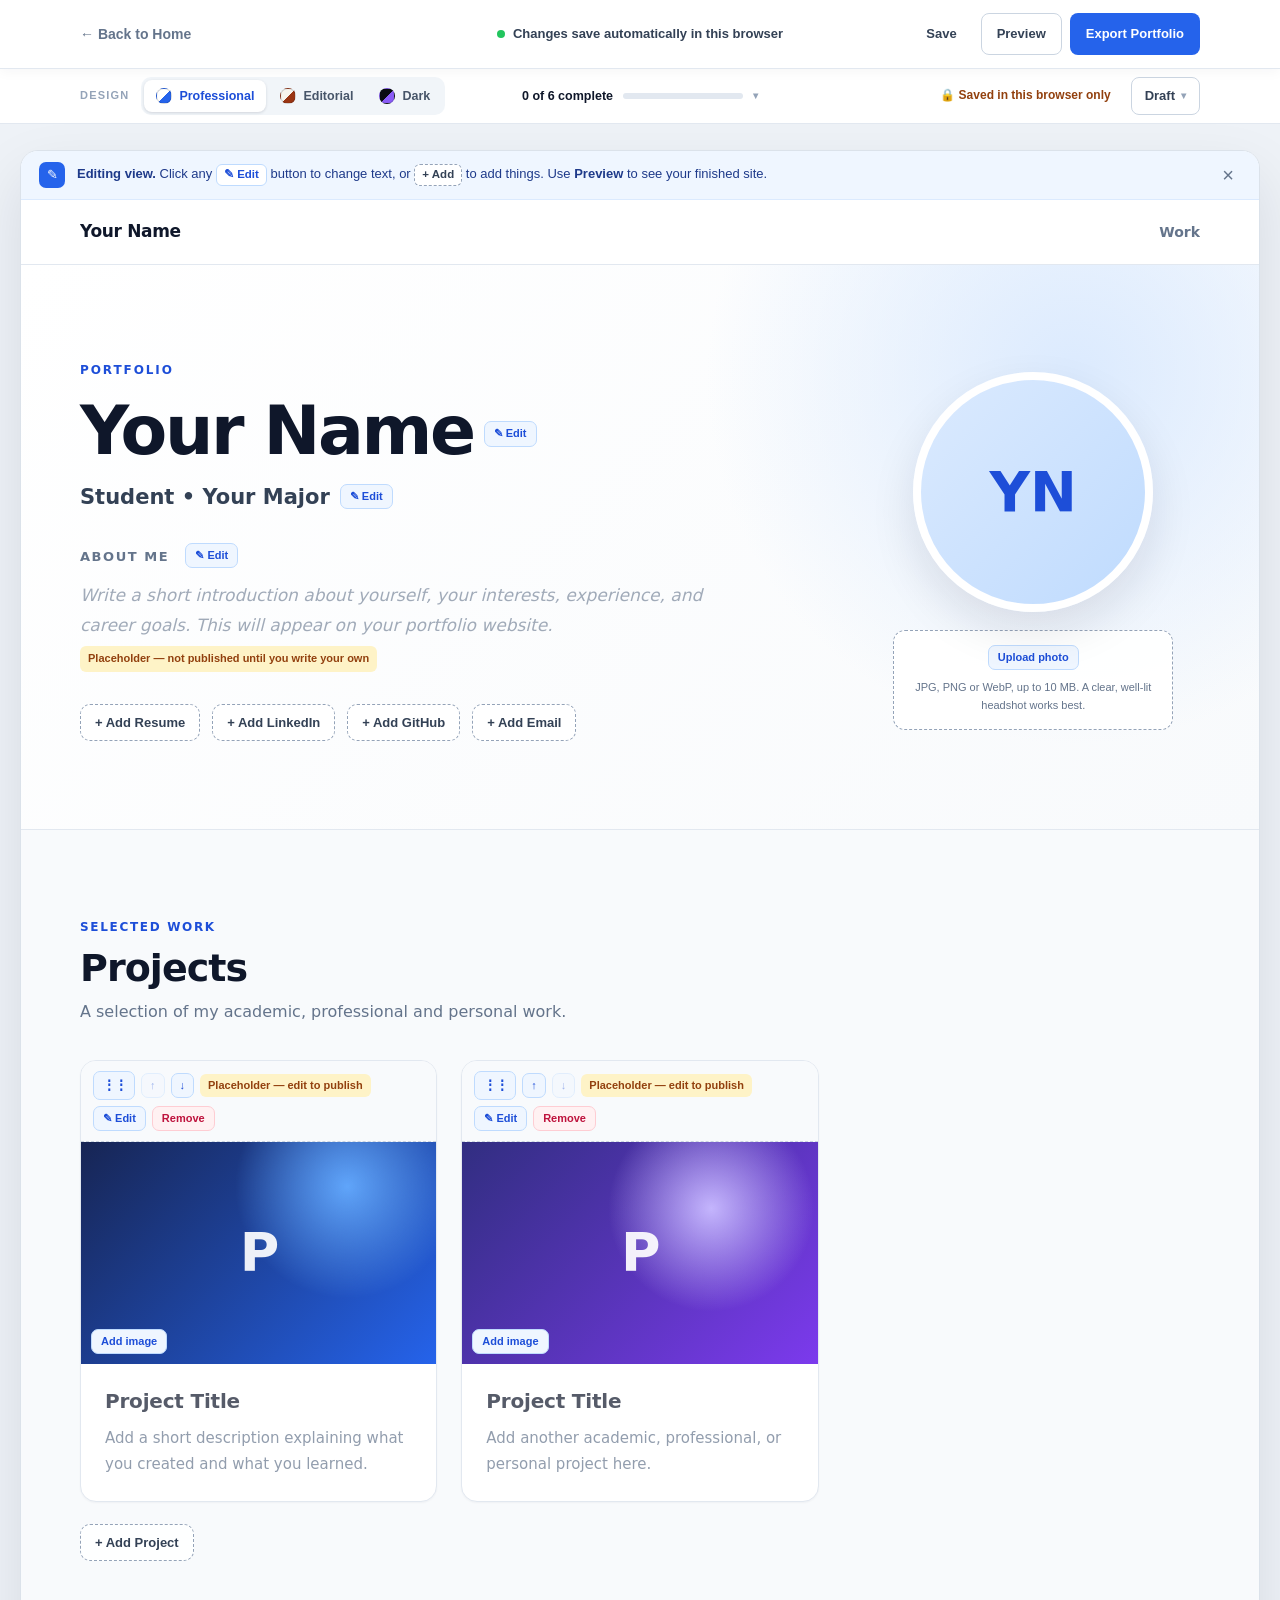
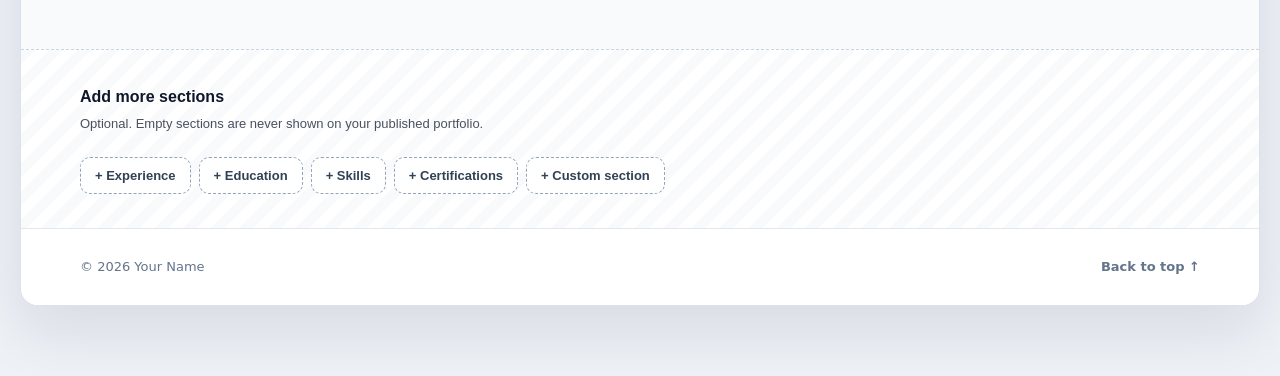
==== creator.html @ f796bab5 "Update Portfolio Creator to v2" ====
<!DOCTYPE html>
<html lang="en">

<head>
    <meta charset="UTF-8">
    <meta name="viewport" content="width=device-width, initial-scale=1.0">
    <meta http-equiv="Content-Security-Policy"
        content="default-src 'self'; script-src 'self'; style-src 'self' 'unsafe-inline'; img-src 'self' data: blob:; frame-src 'self' blob:; object-src 'none'; base-uri 'self'; form-action 'none'">
    <meta name="description" content="Visual editor for creating a student portfolio website without coding.">
    <title>Create My Portfolio | Portfolio Creator</title>
    <link rel="icon" href="data:image/svg+xml,%3Csvg xmlns='http://www.w3.org/2000/svg' viewBox='0 0 64 64'%3E%3Crect width='64' height='64' rx='14' fill='%232563eb'/%3E%3Ctext x='32' y='42' font-family='Arial' font-size='28' font-weight='700' fill='white' text-anchor='middle'%3EPC%3C/text%3E%3C/svg%3E">
    <link rel="stylesheet" href="style.css">
</head>

<body class="creator-body">

    <!-- Shown only if style.css could not load (e.g. a file opened directly from inside a ZIP) -->
    <div class="load-warning" role="alert" style="margin:16px;padding:16px 20px;border:2px solid #dc2626;border-radius:10px;background:#fef2f2;color:#7f1d1d;font:16px/1.5 Arial,sans-serif">
        <strong>Some files are missing.</strong> This page needs <code>style.css</code> and <code>creator.js</code> in the same folder.
        If you opened it from inside a ZIP file, first extract the whole folder (right-click the ZIP &rarr; <em>Extract All</em>), then open <code>index.html</code> from the extracted folder.
    </div>

    <a class="skip-link" href="#editor-canvas">Skip to the editor</a>

    <!-- ROW 1: main actions -->
    <header class="creator-toolbar">
        <div class="container creator-toolbar-content">

            <a href="index.html" class="creator-back">← Back to Home</a>

            <div class="editing-status" id="save-status" role="status" aria-live="polite" data-state="saved">
                <span class="status-dot" aria-hidden="true"></span>
                <span id="save-status-text">Editing Your Portfolio</span>
            </div>

            <div class="creator-actions">
                <button type="button" class="toolbar-button save-button" id="save-portfolio-button">Save</button>
                <button type="button" class="toolbar-button preview-button" id="preview-button">Preview</button>
                <button type="button" class="toolbar-button export-button" id="export-button">Export Portfolio</button>
            </div>

        </div>
    </header>

    <!-- ROW 2: quiet settings row (design, progress, storage note, draft menu) -->
    <section class="settings-bar" aria-label="Portfolio settings">
        <div class="container settings-bar-content">

            <div class="settings-group">
                <span class="settings-label" id="theme-label">Design</span>
                <div class="theme-picker" role="radiogroup" aria-labelledby="theme-label" id="theme-picker">
                    <button type="button" class="theme-option" role="radio" data-theme="professional" aria-checked="true">
                        <span class="theme-swatch swatch-professional" aria-hidden="true"></span>
                        Professional
                    </button>
                    <button type="button" class="theme-option" role="radio" data-theme="editorial" aria-checked="false">
                        <span class="theme-swatch swatch-editorial" aria-hidden="true"></span>
                        Editorial
                    </button>
                    <button type="button" class="theme-option" role="radio" data-theme="dark" aria-checked="false">
                        <span class="theme-swatch swatch-dark" aria-hidden="true"></span>
                        Dark
                    </button>
                </div>
            </div>

            <details class="settings-pop progress-pop" id="progress-box">
                <summary class="progress-summary" title="Show checklist">
                    <span id="progress-text">0 of 6 complete</span>
                    <span class="progress-track" aria-hidden="true">
                        <span class="progress-fill" id="progress-fill"></span>
                    </span>
                    <span class="pop-caret" aria-hidden="true">▾</span>
                </summary>
                <div class="pop-panel pop-center">
                    <p class="pop-title">Portfolio checklist</p>
                    <ul class="progress-list" id="progress-list"></ul>
                    <p class="pop-hint">This is only a guide. You can export at any time.</p>
                </div>
            </details>

            <div class="settings-right">
                <details class="settings-pop note-pop">
                    <summary class="storage-note">
                        <span aria-hidden="true">🔒</span> <span class="note-long">Saved in this browser only</span><span class="note-short">This browser only</span>
                    </summary>
                    <div class="pop-panel pop-right">
                        <p class="pop-title">Where is my draft?</p>
                        <p class="pop-text">
                            Your draft is stored only on this device, in this browser. Switching computers or
                            browsers, using private mode, or clearing browser data can remove it.
                        </p>
                        <p class="pop-text"><strong>Tip:</strong> use <em>Draft &rarr; Download backup</em> to keep a copy.</p>
                    </div>
                </details>

                <details class="settings-pop draft-pop">
                    <summary class="toolbar-button draft-button" id="draft-menu-button">Draft <span class="pop-caret" aria-hidden="true">▾</span></summary>
                    <div class="pop-panel pop-right draft-menu">
                        <button type="button" class="menu-item" id="guide-button"><span aria-hidden="true">📘</span> How to publish</button>
                        <button type="button" class="menu-item" id="backup-button"><span aria-hidden="true">⬇</span> Download backup</button>
                        <button type="button" class="menu-item" id="restore-button"><span aria-hidden="true">⬆</span> Restore backup</button>
                        <button type="button" class="menu-item" id="tips-button" hidden><span aria-hidden="true">💡</span> Show editing tip</button>
                        <hr>
                        <button type="button" class="menu-item danger" id="reset-button"><span aria-hidden="true">↺</span> Reset portfolio</button>
                    </div>
                </details>
            </div>

        </div>
    </section>

    <!-- The portfolio is rendered here by creator.js -->
    <main class="editor-frame" aria-label="Portfolio editor">
        <div class="editor-hint" id="editor-hint">
            <span class="hint-icon" aria-hidden="true">✎</span>
            <p><strong>Editing view.</strong> Click any <span class="hint-chip">✎ Edit</span> button to change text, or <span class="hint-chip dashed">+ Add</span> to add things. Use <strong>Preview</strong> to see your finished site.</p>
            <button type="button" class="hint-close" id="hint-close" aria-label="Hide this tip">×</button>
        </div>
        <div id="editor-canvas" tabindex="-1"></div>
    </main>


    <!-- Hidden file inputs (kept OUTSIDE clickable areas to avoid double file pickers) -->
    <input type="file" id="photo-input" accept="image/png, image/jpeg, image/webp" hidden>
    <input type="file" id="project-image-input" accept="image/png, image/jpeg, image/webp" hidden>
    <input type="file" id="restore-input" accept="application/json,.json" hidden>


    <!-- Text field dialog (name, title, about, links, section names) -->
    <dialog class="modal" id="field-modal" aria-labelledby="field-modal-title">
        <form method="dialog" id="field-form" novalidate>
            <div class="modal-header">
                <div>
                    <p class="modal-label">PORTFOLIO EDITOR</p>
                    <h2 id="field-modal-title">Edit your information</h2>
                </div>
                <button type="button" class="modal-close" data-close aria-label="Close dialog">×</button>
            </div>

            <div class="modal-body">
                <div class="field">
                    <label for="field-input" id="field-label">Your information</label>
                    <input type="text" id="field-input" autocomplete="off" aria-describedby="field-help field-error">
                    <textarea id="field-textarea" rows="6" aria-describedby="field-help field-error" hidden></textarea>
                    <p class="field-error" id="field-error" role="alert"></p>
                    <p class="field-hint" id="field-help">This information will appear on your portfolio.</p>
                </div>
            </div>

            <div class="modal-actions">
                <button type="button" class="btn-cancel" data-close>Cancel</button>
                <button type="submit" class="btn-save" id="field-save">Save Changes</button>
            </div>
        </form>
    </dialog>


    <!-- Project dialog -->
    <dialog class="modal modal-wide" id="project-modal" aria-labelledby="project-modal-title">
        <form method="dialog" id="project-form" novalidate>
            <div class="modal-header">
                <div>
                    <p class="modal-label">PROJECT EDITOR</p>
                    <h2 id="project-modal-title">Edit Project</h2>
                </div>
                <button type="button" class="modal-close" data-close aria-label="Close dialog">×</button>
            </div>

            <div class="modal-body">

                <div class="field">
                    <label for="project-title-input">Project title</label>
                    <input type="text" id="project-title-input" maxlength="100" placeholder="e.g. Network Security Audit" aria-describedby="project-title-error">
                    <p class="field-error" id="project-title-error" role="alert"></p>
                </div>

                <div class="field">
                    <label for="project-description-input">Short description <span class="char-count" id="project-description-count"></span></label>
                    <textarea id="project-description-input" rows="4" maxlength="600" placeholder="What did you create, and why does it matter?"></textarea>
                </div>

                <div class="field">
                    <label for="project-link-input">Project link <span class="optional">(optional)</span></label>
                    <input type="url" id="project-link-input" placeholder="https://github.com/you/project" aria-describedby="project-link-help project-link-error">
                    <p class="field-error" id="project-link-error" role="alert"></p>
                    <p class="field-hint" id="project-link-help">GitHub, a live website, a report, or a presentation. Must start with https:// or http://</p>
                </div>

                <div class="field">
                    <span class="field-title" id="project-image-label">Project image <span class="optional">(optional)</span></span>
                    <div class="image-field">
                        <div class="image-field-preview" id="project-image-preview">No image</div>
                        <div>
                            <div class="image-field-actions">
                                <button type="button" class="tool-button" id="project-image-choose">Choose image</button>
                                <input type="file" id="project-draft-image-input" accept="image/png, image/jpeg, image/webp" hidden>
                                <button type="button" class="tool-button danger" id="project-image-remove">Remove</button>
                            </div>
                            <div class="image-field-actions" style="margin-top:10px" role="group" aria-labelledby="project-fit-label">
                                <span class="field-hint" id="project-fit-label" style="margin:0">Image fit:</span>
                                <span class="ed-segment">
                                    <button type="button" data-fit="cover" aria-pressed="true" title="Fill the area (edges may be cropped)">Cover</button>
                                    <button type="button" data-fit="contain" aria-pressed="false" title="Show the whole image (good for logos and diagrams)">Contain</button>
                                </span>
                            </div>
                            <p class="field-hint">JPG, PNG or WebP, up to 10&nbsp;MB. Images are compressed automatically.</p>
                        </div>
                    </div>
                </div>

                <p class="field-divider">CASE STUDY DETAILS (OPTIONAL)</p>

                <div class="field">
                    <label for="project-tech-input">Technologies used</label>
                    <input type="text" id="project-tech-input" maxlength="200" placeholder="Python, Wireshark, AWS">
                    <p class="field-hint">Separate with commas. Each one becomes a tag.</p>
                </div>

                <div class="field">
                    <label for="project-process-input">Process</label>
                    <textarea id="project-process-input" rows="3" maxlength="1500" placeholder="How did you approach the problem?"></textarea>
                </div>

                <div class="field">
                    <label for="project-results-input">Results / outcome</label>
                    <textarea id="project-results-input" rows="3" maxlength="800" placeholder="What did you achieve or learn?"></textarea>
                </div>

            </div>

            <div class="modal-actions">
                <button type="button" class="btn-cancel" data-close>Cancel</button>
                <button type="submit" class="btn-save" id="project-save">Save Project</button>
            </div>
        </form>
    </dialog>


    <!-- Section entry dialog (skills, education, experience, certifications, custom) -->
    <dialog class="modal" id="entry-modal" aria-labelledby="entry-modal-title">
        <form method="dialog" id="entry-form" novalidate>
            <div class="modal-header">
                <div>
                    <p class="modal-label" id="entry-modal-label">SECTION ENTRY</p>
                    <h2 id="entry-modal-title">Add entry</h2>
                </div>
                <button type="button" class="modal-close" data-close aria-label="Close dialog">×</button>
            </div>

            <div class="modal-body">
                <div class="field">
                    <label for="entry-title-input" id="entry-title-label">Title</label>
                    <input type="text" id="entry-title-input" maxlength="120" aria-describedby="entry-error">
                </div>

                <div class="field" id="entry-meta-field">
                    <label for="entry-meta-input" id="entry-meta-label">Date / organization <span class="optional">(optional)</span></label>
                    <input type="text" id="entry-meta-input" maxlength="120">
                </div>

                <div class="field">
                    <label for="entry-description-input" id="entry-description-label">Description</label>
                    <textarea id="entry-description-input" rows="5" maxlength="1000" aria-describedby="entry-description-help"></textarea>
                    <p class="field-hint" id="entry-description-help"></p>
                </div>

                <p class="field-error" id="entry-error" role="alert"></p>
            </div>

            <div class="modal-actions">
                <button type="button" class="btn-cancel" data-close>Cancel</button>
                <button type="submit" class="btn-save">Save Entry</button>
            </div>
        </form>
    </dialog>


    <!-- Publish guide -->
    <dialog class="modal modal-wide" id="guide-modal" aria-labelledby="guide-modal-title">
        <div class="modal-header">
            <div>
                <p class="modal-label" id="guide-modal-label">PUBLISH WITH GITHUB PAGES</p>
                <h2 id="guide-modal-title">Put your portfolio online</h2>
            </div>
            <button type="button" class="modal-close" data-close aria-label="Close dialog">×</button>
        </div>

        <div class="modal-body">
            <p class="guide-callout info" id="guide-export-note" hidden>
                <strong>Your file is downloading:</strong> look for <code>index.html</code> in your Downloads
                folder. Double-click it to check that it opens correctly in your browser.
            </p>

            <ol class="guide-steps" style="margin-top:14px">
                <li>Go to <strong>github.com</strong> and sign in (or create a free account).</li>
                <li>Click <strong>+</strong> (top right) &rarr; <strong>New repository</strong>. Name it, for example, <code>my-portfolio</code>. Choose <strong>Public</strong> and click <strong>Create repository</strong>.</li>
                <li>Click <strong>uploading an existing file</strong> (or <strong>Add file &rarr; Upload files</strong>) and drag in the <code>index.html</code> you exported. Click <strong>Commit changes</strong>.</li>
                <li>Open <strong>Settings &rarr; Pages</strong>. Under <em>Build and deployment</em>, choose <strong>Deploy from a branch</strong>, branch <strong>main</strong>, folder <strong>/ (root)</strong>, then <strong>Save</strong>.</li>
                <li>Wait 1&ndash;10 minutes, then refresh the Pages screen. Your address appears at the top, like <code>https://your-username.github.io/my-portfolio/</code>.</li>
                <li>Open the link to check it, then share it with your professor.</li>
            </ol>

            <p class="guide-callout info">
                <strong>To update later:</strong> make changes here, export again, and upload the new
                <code>index.html</code> to the same repository (it replaces the old one). Changes can take a few minutes to appear.
            </p>

            <p class="guide-callout warn">
                <strong>Remember:</strong> a GitHub Pages site is <strong>public</strong>. Anyone with the link can see it.
                Do not include your home address, phone number, student ID or other private information.
                Only upload the exported <code>index.html</code> &mdash; not the Portfolio Creator's own files.
            </p>
        </div>

        <div class="modal-actions">
            <button type="button" class="btn-save" data-close>Got it</button>
        </div>
    </dialog>


    <!-- Preview layer: shows the exact exported HTML -->
    <div class="preview-layer" id="preview-layer" hidden role="region" aria-label="Portfolio preview">
        <div class="preview-bar">
            <button type="button" class="toolbar-button preview-back" id="preview-back">← Back to Editor</button>
            <span class="preview-title">Preview &mdash; this is exactly what your exported website will look like</span>
            <div class="device-toggle" role="group" aria-label="Preview size">
                <button type="button" data-device="desktop" aria-pressed="true">Desktop</button>
                <button type="button" data-device="mobile" aria-pressed="false">Mobile</button>
            </div>
            <button type="button" class="toolbar-button export-button" id="preview-export">Export Portfolio</button>
        </div>
        <div class="preview-stage" id="preview-stage">
            <iframe id="preview-frame" title="Portfolio preview" sandbox="allow-same-origin allow-popups allow-popups-to-escape-sandbox"></iframe>
        </div>
    </div>


    <div class="toast-region" id="toast-region" aria-live="polite"></div>

    <script src="creator.js"></script>

</body>
</html>
---- style.css ----
* {
    box-sizing: border-box;
    margin: 0;
    padding: 0;
}

html {
    scroll-behavior: smooth;
}

body {
    font-family: Arial, Helvetica, sans-serif;
    background: #ffffff;
    color: #0f172a;
    line-height: 1.6;
}

.container {
    width: min(1120px, 90%);
    margin: 0 auto;
}


/* NAVBAR */

.navbar {
    height: 76px;
    background: rgba(255, 255, 255, 0.95);
    border-bottom: 1px solid #e2e8f0;
    display: flex;
    align-items: center;
}

.nav-content {
    display: flex;
    justify-content: space-between;
    align-items: center;
}

.logo {
    font-size: 22px;
    font-weight: 800;
    letter-spacing: -0.5px;
}

.nav-links {
    display: flex;
    gap: 32px;
}

.nav-links a {
    text-decoration: none;
    color: #475569;
    font-size: 14px;
    font-weight: 600;
    transition: 0.2s;
}

.nav-links a:hover {
    color: #2563eb;
}


/* HERO */

.hero {
    min-height: 610px;
    display: flex;
    align-items: center;
    background:
        radial-gradient(circle at 85% 20%, #dbeafe 0%, transparent 30%),
        linear-gradient(135deg, #ffffff 0%, #f8fafc 100%);
    border-bottom: 1px solid #e2e8f0;
}

.hero-content {
    display: grid;
    grid-template-columns: 1fr 1fr;
    gap: 70px;
    align-items: center;
    padding: 80px 0;
}

.badge {
    display: inline-block;
    padding: 7px 13px;
    background: #eff6ff;
    color: #2563eb;
    border: 1px solid #bfdbfe;
    border-radius: 100px;
    font-size: 13px;
    font-weight: 700;
    margin-bottom: 22px;
}

.hero h1 {
    font-size: clamp(42px, 5vw, 64px);
    line-height: 1.05;
    letter-spacing: -2.5px;
    margin-bottom: 22px;
}

.hero h1 span {
    display: block;
    color: #2563eb;
}

.hero-description {
    max-width: 590px;
    color: #64748b;
    font-size: 18px;
    margin-bottom: 30px;
}

.hero-buttons {
    display: flex;
    gap: 14px;
    margin-bottom: 17px;
}

.button {
    display: inline-block;
    padding: 13px 21px;
    border-radius: 9px;
    text-decoration: none;
    font-weight: 700;
    font-size: 15px;
    transition: 0.2s;
}

.primary {
    background: #2563eb;
    color: white;
    box-shadow: 0 8px 20px rgba(37, 99, 235, 0.20);
}

.primary:hover {
    background: #1d4ed8;
    transform: translateY(-2px);
}

.secondary {
    background: white;
    color: #0f172a;
    border: 1px solid #cbd5e1;
}

.secondary:hover {
    border-color: #2563eb;
    color: #2563eb;
}

.small-text {
    font-size: 13px;
    color: #94a3b8;
}


/* PORTFOLIO PREVIEW */

.preview-card {
    background: white;
    border: 1px solid #e2e8f0;
    border-radius: 16px;
    overflow: hidden;
    box-shadow: 0 25px 60px rgba(15, 23, 42, 0.12);
    transform: rotate(1deg);
}

.browser-bar {
    height: 44px;
    background: #f8fafc;
    border-bottom: 1px solid #e2e8f0;
    display: flex;
    align-items: center;
    gap: 7px;
    padding: 0 14px;
}

.browser-bar > span {
    width: 9px;
    height: 9px;
    border-radius: 50%;
    background: #cbd5e1;
}

.browser-address {
    margin-left: 10px;
    background: white;
    border: 1px solid #e2e8f0;
    border-radius: 6px;
    padding: 4px 12px;
    color: #94a3b8;
    font-size: 10px;
    flex: 1;
}

.mini-portfolio {
    padding: 28px;
}

.mini-header {
    display: flex;
    justify-content: space-between;
    align-items: center;
    margin-bottom: 24px;
}

.mini-label {
    color: #2563eb;
    font-size: 9px;
    font-weight: 800;
    letter-spacing: 1.5px;
}

.mini-header h2 {
    font-size: 27px;
    margin: 3px 0;
}

.mini-header p {
    color: #64748b;
    font-size: 12px;
}

.avatar {
    width: 65px;
    height: 65px;
    border-radius: 50%;
    background: #dbeafe;
    color: #2563eb;
    display: flex;
    justify-content: center;
    align-items: center;
    font-weight: 800;
}

.mini-about {
    padding: 17px;
    background: #f8fafc;
    border-radius: 10px;
    margin-bottom: 20px;
}

.mini-about h3,
.projects-title {
    font-size: 13px;
    margin-bottom: 5px;
}

.mini-about p,
.mini-project p {
    color: #64748b;
    font-size: 10px;
}

.mini-projects {
    display: grid;
    grid-template-columns: 1fr 1fr;
    gap: 12px;
}

.mini-project {
    border: 1px solid #e2e8f0;
    border-radius: 9px;
    padding: 9px;
}

.project-image {
    height: 55px;
    border-radius: 6px;
    margin-bottom: 9px;
    background: linear-gradient(135deg, #2563eb, #93c5fd);
}

.project-image.second {
    background: linear-gradient(135deg, #0f172a, #64748b);
}

.mini-project strong {
    font-size: 11px;
}


/* HOW IT WORKS */

.how-it-works {
    padding: 90px 0;
    background: white;
}

.section-label {
    color: #2563eb;
    font-size: 12px;
    font-weight: 800;
    letter-spacing: 1.5px;
    margin-bottom: 8px;
}

.how-it-works > .container > h2 {
    font-size: 34px;
    letter-spacing: -1px;
    margin-bottom: 40px;
}

.steps {
    display: grid;
    grid-template-columns: repeat(4, 1fr);
    gap: 18px;
}

.step-card {
    border: 1px solid #e2e8f0;
    border-radius: 13px;
    padding: 25px;
    transition: 0.2s;
}

.step-card:hover {
    transform: translateY(-4px);
    box-shadow: 0 12px 30px rgba(15, 23, 42, 0.08);
}

.step-number {
    width: 35px;
    height: 35px;
    background: #eff6ff;
    color: #2563eb;
    border-radius: 9px;
    display: flex;
    align-items: center;
    justify-content: center;
    font-weight: 800;
    margin-bottom: 17px;
}

.step-card h3 {
    margin-bottom: 7px;
}

.step-card p {
    color: #64748b;
    font-size: 14px;
}


/* FOOTER */

footer {
    border-top: 1px solid #e2e8f0;
    padding: 25px 0;
    background: #f8fafc;
}

.footer-content {
    display: flex;
    justify-content: space-between;
    color: #64748b;
    font-size: 13px;
}

.footer-content strong {
    color: #0f172a;
}


/* MOBILE */

@media (max-width: 800px) {

    /* Mobile navigation: keep links reachable (previously hidden) */
    .navbar {
        height: auto;
        padding: 14px 0;
    }

    .nav-content {
        flex-direction: column;
        align-items: flex-start;
        gap: 8px;
    }

    .nav-links {
        gap: 18px;
        flex-wrap: wrap;
    }

    .nav-links a {
        font-size: 13px;
    }

    .hero-content {
        grid-template-columns: 1fr;
        gap: 45px;
    }

    .hero {
        min-height: auto;
    }

    .steps {
        grid-template-columns: 1fr 1fr;
    }

    .preview-card {
        transform: none;
    }
}

@media (max-width: 520px) {

    .hero-content {
        padding: 55px 0;
    }

    .hero h1 {
        font-size: 42px;
    }

    .hero-buttons {
        flex-direction: column;
    }

    .button {
        text-align: center;
    }

    .steps {
        grid-template-columns: 1fr;
    }

    .footer-content {
        flex-direction: column;
        gap: 5px;
    }
}
/* ========================================
   EXAMPLE PORTFOLIO
======================================== */

.logo-link {
    text-decoration: none;
    color: #0f172a;
}

.active-link {
    color: #2563eb !important;
}

.portfolio-page {
    background: #ffffff;
}


/* PORTFOLIO INTRO */

.portfolio-hero {
    padding: 90px 0 80px;
    background:
        radial-gradient(circle at 85% 25%, #dbeafe 0%, transparent 28%),
        linear-gradient(135deg, #ffffff 0%, #f8fafc 100%);
    border-bottom: 1px solid #e2e8f0;
}

.portfolio-intro {
    display: grid;
    grid-template-columns: 1.4fr 0.6fr;
    gap: 80px;
    align-items: center;
}

.portfolio-label {
    color: #2563eb;
    font-size: 12px;
    font-weight: 800;
    letter-spacing: 1.8px;
    margin-bottom: 14px;
}

.portfolio-text h1 {
    font-size: clamp(44px, 5vw, 66px);
    line-height: 1.05;
    letter-spacing: -2.5px;
    margin-bottom: 13px;
}

.portfolio-text h2 {
    color: #334155;
    font-size: 21px;
    font-weight: 600;
    margin-bottom: 8px;
}

.specialties {
    color: #2563eb;
    font-size: 15px;
    font-weight: 700;
    margin-bottom: 25px;
}

.specialties span {
    color: #94a3b8;
    padding: 0 5px;
}

.about-text {
    max-width: 690px;
    color: #64748b;
    font-size: 17px;
    line-height: 1.8;
    margin-bottom: 29px;
}

.portfolio-actions {
    display: flex;
    gap: 12px;
}


/* PROFILE */

.profile-area {
    display: flex;
    flex-direction: column;
    align-items: center;
}

.profile-photo {
    width: 250px;
    height: 250px;
    overflow: hidden;
    border-radius: 50%;
    background: linear-gradient(135deg, #dbeafe, #bfdbfe);
    border: 8px solid #ffffff;
    box-shadow: 0 18px 45px rgba(15, 23, 42, 0.15);
    display: flex;
    align-items: center;
    justify-content: center;
    margin-bottom: 25px;
}

.profile-photo img {
    width: 100%;
    height: 100%;
    object-fit: cover;
    object-position: center 30%;
    border-radius: 50%;
    display: block;
}

.profile-photo span {
    font-size: 42px;
    font-weight: 800;
    color: #2563eb;
}

.social-links {
    display: flex;
    gap: 20px;
}

.social-links a {
    text-decoration: none;
    color: #475569;
    font-size: 13px;
    font-weight: 700;
}

.social-links a:hover {
    color: #2563eb;
}


/* PROJECT SECTION */

.portfolio-projects {
    padding: 85px 0 100px;
}

.projects-heading {
    margin-bottom: 35px;
}

.projects-heading h2 {
    font-size: 36px;
    letter-spacing: -1px;
    margin-bottom: 5px;
}

.projects-heading > div > p:last-child {
    color: #64748b;
}

.project-grid {
    display: grid;
    grid-template-columns: repeat(3, 1fr);
    gap: 22px;
}

.portfolio-project-card {
    background: #ffffff;
    border: 1px solid #e2e8f0;
    border-radius: 15px;
    overflow: hidden;
    transition: 0.25s;
}

.portfolio-project-card:hover {
    transform: translateY(-6px);
    box-shadow: 0 18px 40px rgba(15, 23, 42, 0.10);
}

.portfolio-project-image {
    height: 180px;
    display: flex;
    align-items: flex-end;
    padding: 18px;
}

.portfolio-project-image span {
    padding: 6px 10px;
    border-radius: 6px;
    background: rgba(255, 255, 255, 0.92);
    font-size: 11px;
    font-weight: 800;
}

.cyber-image {
    background:
        radial-gradient(circle at 75% 20%, #60a5fa, transparent 25%),
        linear-gradient(135deg, #172554, #2563eb);
}

.case-image {
    background:
        radial-gradient(circle at 20% 30%, #94a3b8, transparent 25%),
        linear-gradient(135deg, #0f172a, #475569);
}

.unity-image {
    background:
        radial-gradient(circle at 70% 30%, #c4b5fd, transparent 30%),
        linear-gradient(135deg, #312e81, #7c3aed);
}

.project-content {
    padding: 22px;
}

.project-content h3 {
    font-size: 19px;
    margin-bottom: 10px;
    line-height: 1.35;
}

.project-content > p {
    color: #64748b;
    font-size: 14px;
    line-height: 1.65;
    min-height: 92px;
}

.project-tags {
    display: flex;
    flex-wrap: wrap;
    gap: 6px;
    margin: 17px 0;
}

.project-tags span {
    padding: 5px 8px;
    background: #f1f5f9;
    color: #475569;
    border-radius: 5px;
    font-size: 10px;
    font-weight: 700;
}

.project-link {
    text-decoration: none;
    color: #2563eb;
    font-size: 13px;
    font-weight: 800;
}

.project-link:hover {
    text-decoration: underline;
}


/* CREATE CTA */

.create-cta {
    margin-top: 55px;
    padding: 32px 36px;
    border-radius: 15px;
    background: #eff6ff;
    border: 1px solid #bfdbfe;
    display: flex;
    justify-content: space-between;
    align-items: center;
    gap: 30px;
}

.create-cta h3 {
    font-size: 21px;
    margin-bottom: 3px;
}

.create-cta p {
    color: #64748b;
    font-size: 14px;
}


/* EXAMPLE PORTFOLIO MOBILE */

@media (max-width: 800px) {

    .portfolio-intro {
        grid-template-columns: 1fr;
        gap: 45px;
    }

    .profile-area {
        align-items: flex-start;
    }

    .project-grid {
        grid-template-columns: 1fr;
    }

    .create-cta {
        flex-direction: column;
        align-items: flex-start;
    }
}

@media (max-width: 520px) {

    .portfolio-hero {
        padding: 60px 0;
    }

    .portfolio-text h1 {
        font-size: 42px;
    }

    .portfolio-actions {
        flex-direction: column;
    }

    .profile-photo {
        width: 200px;
        height: 200px;
    }

    .social-links {
        flex-wrap: wrap;
    }
}


/* Hidden when this stylesheet loads (see creator.html) */
.load-warning {
    display: none !important;
}

/* ========================================
   SHARED ACCESSIBILITY HELPERS
======================================== */

:focus-visible {
    outline: 3px solid #2563eb;
    outline-offset: 2px;
}

.skip-link {
    position: absolute;
    left: 12px;
    top: -60px;
    z-index: 2000;
    padding: 10px 14px;
    border-radius: 8px;
    background: #0f172a;
    color: #ffffff;
    font-size: 14px;
    font-weight: 700;
    text-decoration: none;
}

.skip-link:focus {
    top: 12px;
}

.visually-hidden {
    position: absolute !important;
    width: 1px;
    height: 1px;
    overflow: hidden;
    clip: rect(0 0 0 0);
    white-space: nowrap;
}


/* ========================================
   PORTFOLIO CREATOR (EDITOR)
======================================== */

.creator-body {
    background: #eef2f7;
}

/* TOP TOOLBAR */

.creator-toolbar {
    position: sticky;
    top: 0;
    z-index: 100;
    background: rgba(255, 255, 255, 0.96);
    border-bottom: 1px solid #e2e8f0;
    box-shadow: 0 3px 12px rgba(15, 23, 42, 0.04);
}

.creator-toolbar-content {
    min-height: 68px;
    display: grid;
    grid-template-columns: 1fr auto 1fr;
    align-items: center;
    gap: 16px;
}

.creator-back {
    color: #64748b;
    text-decoration: none;
    font-size: 14px;
    font-weight: 600;
}

.creator-back:hover {
    color: #2563eb;
}

.editing-status {
    display: flex;
    align-items: center;
    gap: 8px;
    font-size: 13px;
    font-weight: 700;
    color: #334155;
}

.status-dot {
    width: 8px;
    height: 8px;
    flex: none;
    background: #22c55e;
    border-radius: 50%;
}

.editing-status[data-state="pending"] .status-dot { background: #f59e0b; }
.editing-status[data-state="error"] { color: #b91c1c; }
.editing-status[data-state="error"] .status-dot { background: #dc2626; }

.creator-actions {
    justify-self: end;
    display: flex;
    gap: 8px;
}

.toolbar-button {
    border: 1px solid transparent;
    border-radius: 8px;
    padding: 10px 15px;
    font: inherit;
    font-size: 13px;
    font-weight: 700;
    cursor: pointer;
    transition: 0.2s;
    white-space: nowrap;
}

.save-button,
.preview-button {
    background: #ffffff;
    border-color: #cbd5e1;
    color: #334155;
}

.save-button:hover,
.preview-button:hover {
    border-color: #2563eb;
    color: #2563eb;
}

.export-button {
    background: #2563eb;
    color: #ffffff;
}

.export-button:hover {
    background: #1d4ed8;
}

/* SETTINGS ROW (option B: design, progress, storage note, draft menu) */

.settings-bar {
    position: sticky;
    top: 68px;
    z-index: 90;
    background: rgba(255, 255, 255, 0.97);
    border-bottom: 1px solid #e2e8f0;
}

.settings-bar-content {
    display: grid;
    grid-template-columns: 1fr auto 1fr;
    align-items: center;
    gap: 20px;
    min-height: 54px;
}

.settings-group {
    display: flex;
    align-items: center;
    gap: 12px;
}

.settings-label {
    color: #94a3b8;
    font-size: 11px;
    font-weight: 800;
    letter-spacing: 1.2px;
    text-transform: uppercase;
}

.theme-picker {
    display: inline-flex;
    gap: 2px;
    padding: 3px;
    border-radius: 10px;
    background: #f1f5f9;
}

.theme-option {
    display: inline-flex;
    align-items: center;
    gap: 7px;
    padding: 6px 12px;
    border: 0;
    border-radius: 8px;
    background: transparent;
    color: #475569;
    font: inherit;
    font-size: 12.5px;
    font-weight: 700;
    cursor: pointer;
    transition: background-color 0.15s, color 0.15s, box-shadow 0.15s;
}

.theme-option:hover {
    color: #0f172a;
}

.theme-option[aria-checked="true"] {
    background: #ffffff;
    color: #1d4ed8;
    box-shadow: 0 1px 3px rgba(15, 23, 42, 0.14);
}

.theme-swatch {
    width: 16px;
    height: 16px;
    flex: none;
    border-radius: 50%;
    border: 1px solid rgba(15, 23, 42, 0.18);
}

.swatch-professional { background: linear-gradient(135deg, #ffffff 50%, #2563eb 50%); }
.swatch-editorial { background: linear-gradient(135deg, #f7f3ec 50%, #9a3412 50%); }
.swatch-dark { background: linear-gradient(135deg, #0a0b10 50%, #8b5cf6 50%); }

/* Popovers built on <details> */

.settings-pop {
    position: relative;
}

.settings-pop > summary {
    list-style: none;
    cursor: pointer;
}

.settings-pop > summary::-webkit-details-marker {
    display: none;
}

.pop-caret {
    font-size: 10px;
    color: #94a3b8;
    transition: transform 0.15s;
}

.settings-pop[open] .pop-caret {
    transform: rotate(180deg);
}

.pop-panel {
    position: absolute;
    top: calc(100% + 8px);
    z-index: 120;
    width: 280px;
    padding: 14px;
    border: 1px solid #e2e8f0;
    border-radius: 12px;
    background: #ffffff;
    box-shadow: 0 18px 40px rgba(15, 23, 42, 0.16);
    animation: modalOpen 0.15s ease;
}

.pop-center {
    left: 50%;
    transform: translateX(-50%);
    animation: none;
}

.pop-right {
    right: 0;
}

.pop-title {
    margin-bottom: 8px;
    color: #0f172a;
    font-size: 13px;
    font-weight: 800;
}

.pop-text {
    color: #475569;
    font-size: 12.5px;
    line-height: 1.55;
}

.pop-text + .pop-text {
    margin-top: 8px;
}

.pop-hint {
    margin-top: 12px;
    padding-top: 10px;
    border-top: 1px solid #f1f5f9;
    color: #94a3b8;
    font-size: 11.5px;
}

/* Progress */

.progress-summary {
    display: flex;
    align-items: center;
    gap: 10px;
    padding: 7px 10px;
    border-radius: 9px;
    color: #0f172a;
    font-size: 12.5px;
    font-weight: 700;
    white-space: nowrap;
}

.progress-summary:hover {
    background: #f8fafc;
}

.progress-track {
    width: 120px;
    height: 6px;
    border-radius: 99px;
    background: #e2e8f0;
    overflow: hidden;
}

.progress-fill {
    display: block;
    height: 100%;
    width: 0;
    border-radius: 99px;
    background: linear-gradient(90deg, #2563eb, #22c55e);
    transition: width 0.35s ease;
}

.progress-list {
    list-style: none;
    display: grid;
    gap: 7px;
    font-size: 13px;
    color: #64748b;
}

.progress-list li::before {
    content: "○";
    display: inline-block;
    width: 18px;
    color: #94a3b8;
}

.progress-list li.done {
    color: #0f172a;
}

.progress-list li.done::before {
    content: "✓";
    color: #16a34a;
    font-weight: 800;
}

/* Right side: storage note + Draft menu */

.settings-right {
    justify-self: end;
    display: flex;
    align-items: center;
    gap: 10px;
}

.storage-note {
    padding: 7px 10px;
    border-radius: 9px;
    color: #92400e;
    font-size: 12px;
    font-weight: 700;
    white-space: nowrap;
}

.storage-note .note-short {
    display: none;
}

.storage-note:hover {
    background: #fffbeb;
}

.draft-button {
    display: inline-flex;
    align-items: center;
    gap: 6px;
    background: #ffffff;
    border-color: #cbd5e1;
    color: #334155;
    padding: 8px 13px;
}

.draft-button:hover {
    border-color: #2563eb;
    color: #2563eb;
}

.draft-menu {
    width: 230px;
    padding: 6px;
}

.menu-item {
    display: flex;
    align-items: center;
    gap: 10px;
    width: 100%;
    padding: 9px 12px;
    border: 0;
    border-radius: 8px;
    background: transparent;
    color: #334155;
    font: inherit;
    font-size: 13px;
    font-weight: 600;
    text-align: left;
    cursor: pointer;
}

.menu-item:hover,
.menu-item:focus-visible {
    background: #f1f5f9;
}

.menu-item.danger {
    color: #be123c;
}

.menu-item.danger:hover {
    background: #fff1f2;
}

.draft-menu hr {
    margin: 4px 0;
    border: 0;
    border-top: 1px solid #f1f5f9;
}

/* Toolbar Save is a quieter text button in this layout */
.creator-actions .save-button {
    border-color: transparent;
    background: transparent;
}

.creator-actions .save-button:hover {
    background: #f1f5f9;
    border-color: transparent;
}

/* Editor canvas: portfolio renders inside a framed "page" */

.editor-frame {
    width: min(1240px, calc(100% - 32px));
    margin: 26px auto 70px;
    border: 1px solid #dbe2ea;
    border-radius: 18px;
    overflow: hidden;
    background: #ffffff;
    box-shadow: 0 25px 60px rgba(15, 23, 42, 0.10);
}

/* Editing tip (replaces the old fake address bar) */

.editor-hint {
    display: flex;
    align-items: center;
    gap: 12px;
    padding: 11px 18px;
    background: #eff6ff;
    border-bottom: 1px solid #dbeafe;
    color: #1e3a8a;
    font-size: 13px;
    line-height: 1.5;
}

.editor-hint[hidden] {
    display: none;
}

.editor-hint p {
    flex: 1;
}

.hint-icon {
    flex: none;
    width: 26px;
    height: 26px;
    border-radius: 7px;
    background: #2563eb;
    color: #ffffff;
    display: grid;
    place-items: center;
    font-size: 13px;
}

.hint-chip {
    display: inline-block;
    padding: 1px 7px;
    border: 1px solid #bfdbfe;
    border-radius: 6px;
    background: #ffffff;
    color: #1d4ed8;
    font-size: 11.5px;
    font-weight: 800;
    white-space: nowrap;
}

.hint-chip.dashed {
    border-style: dashed;
    border-color: #94a3b8;
    color: #334155;
}

.hint-close {
    flex: none;
    padding: 2px 7px;
    border: 0;
    border-radius: 6px;
    background: transparent;
    color: #64748b;
    font-size: 20px;
    line-height: 1;
    cursor: pointer;
}

.hint-close:hover {
    background: #dbeafe;
    color: #0f172a;
}

/* ----- Inline editing controls (only exist in edit mode) ----- */

.ed-btn {
    display: inline-flex;
    align-items: center;
    gap: 4px;
    vertical-align: middle;
    padding: 5px 9px;
    border: 1px solid #bfdbfe;
    border-radius: 7px;
    background: #eff6ff;
    color: #1d4ed8;
    font-family: Arial, Helvetica, sans-serif;
    font-size: 11px;
    font-weight: 800;
    letter-spacing: 0;
    line-height: 1.2;
    text-transform: none;
    cursor: pointer;
    white-space: nowrap;
    transition: 0.15s;
    -webkit-text-fill-color: currentColor;
}

.ed-btn:hover {
    background: #dbeafe;
    border-color: #93c5fd;
}

.ed-btn.ed-danger {
    border-color: #fecdd3;
    background: #fff1f2;
    color: #be123c;
}

.ed-btn.ed-danger:hover {
    background: #ffe4e6;
}

.ed-btn.ed-icon {
    padding: 5px 8px;
}

.ed-btn:disabled {
    opacity: 0.4;
    cursor: not-allowed;
}

.ed-inline {
    margin-left: 10px;
    position: relative;
    top: -0.15em;
}

.ed-add {
    display: inline-flex;
    align-items: center;
    gap: 6px;
    padding: 10px 14px;
    border: 1.5px dashed #94a3b8;
    border-radius: 10px;
    background: rgba(255, 255, 255, 0.85);
    color: #334155;
    font-family: Arial, Helvetica, sans-serif;
    font-size: 13px;
    font-weight: 700;
    cursor: pointer;
    transition: 0.15s;
}

.ed-add:hover {
    border-color: #2563eb;
    color: #1d4ed8;
    background: #ffffff;
}

.ed-placeholder {
    opacity: 0.6;
    font-style: italic;
}

.ed-tag {
    display: inline-block;
    padding: 3px 8px;
    border-radius: 6px;
    background: #fef3c7;
    color: #92400e;
    font-family: Arial, Helvetica, sans-serif;
    font-size: 11px;
    font-weight: 800;
    font-style: normal;
}

.ed-link-wrap {
    display: inline-flex;
    align-items: center;
    gap: 4px;
}

.ed-card-tools {
    display: flex;
    flex-wrap: wrap;
    align-items: center;
    gap: 6px;
    padding: 10px 12px;
    border-bottom: 1px dashed #cbd5e1;
    background: #f8fafc;
}

.ed-card-tools .ed-spacer {
    flex: 1;
}

.ed-handle {
    cursor: grab;
    font-size: 14px;
    letter-spacing: -2px;
}

.ed-placeholder-card .pf-project-body {
    opacity: 0.7;
}

.ed-dragging {
    opacity: 0.45;
}

.ed-drop-target {
    outline: 3px dashed #2563eb;
    outline-offset: 4px;
}

.ed-media-tools {
    position: absolute;
    left: 10px;
    right: 10px;
    bottom: 10px;
    z-index: 2;
    display: flex;
    flex-wrap: wrap;
    gap: 6px;
    justify-content: space-between;
}

.ed-segment {
    display: inline-flex;
    border: 1px solid #bfdbfe;
    border-radius: 7px;
    overflow: hidden;
    background: #ffffff;
}

.ed-segment button {
    border: 0;
    padding: 5px 9px;
    background: #ffffff;
    color: #475569;
    font-family: Arial, Helvetica, sans-serif;
    font-size: 11px;
    font-weight: 800;
    cursor: pointer;
}

.ed-segment button[aria-pressed="true"] {
    background: #2563eb;
    color: #ffffff;
}

.ed-photo-tools {
    width: 100%;
    max-width: 280px;
    margin-top: 18px;
    padding: 14px;
    border: 1px dashed #94a3b8;
    border-radius: 12px;
    background: rgba(255, 255, 255, 0.92);
    color: #334155;
    font-family: Arial, Helvetica, sans-serif;
    font-size: 12px;
}

.ed-photo-tools .ed-row {
    display: flex;
    flex-wrap: wrap;
    gap: 6px;
    justify-content: center;
}

.ed-photo-tools label {
    display: grid;
    grid-template-columns: 74px 1fr;
    align-items: center;
    gap: 8px;
    margin-top: 9px;
    font-weight: 700;
}

.ed-photo-tools input[type="range"] {
    width: 100%;
    accent-color: #2563eb;
}

.ed-photo-tools p {
    margin-top: 9px;
    color: #64748b;
    font-size: 11px;
    text-align: center;
}

.ed-draggable-photo {
    cursor: grab;
    touch-action: none;
}

.ed-draggable-photo:active {
    cursor: grabbing;
}

.ed-section-tools {
    display: flex;
    flex-wrap: wrap;
    gap: 8px;
    margin-top: 22px;
}

.ed-add-sections {
    padding: 34px 0;
    border-top: 1px dashed #cbd5e1;
    background: repeating-linear-gradient(135deg, rgba(148, 163, 184, 0.06) 0 10px, transparent 10px 20px);
}

.ed-add-sections h2 {
    font-family: Arial, Helvetica, sans-serif;
    font-size: 16px;
    margin-bottom: 4px;
}

.ed-add-sections p {
    font-family: Arial, Helvetica, sans-serif;
    font-size: 13px;
    opacity: 0.75;
    margin-bottom: 14px;
}

.ed-entry-tools {
    display: flex;
    gap: 6px;
    margin-top: 10px;
}

/* ========================================
   DIALOGS (native <dialog>)
======================================== */

.modal {
    width: min(560px, calc(100% - 32px));
    max-height: calc(100vh - 40px);
    margin: auto;
    padding: 0;
    border: 1px solid #e2e8f0;
    border-radius: 18px;
    background: #ffffff;
    color: #0f172a;
    box-shadow: 0 25px 60px rgba(15, 23, 42, 0.22);
    overflow: hidden;
}

.modal[open] {
    display: flex;
    flex-direction: column;
    animation: modalOpen 0.2s ease;
}

.modal::backdrop {
    background: rgba(15, 23, 42, 0.55);
    backdrop-filter: blur(4px);
}

.modal > form {
    display: flex;
    flex-direction: column;
    flex: 1;
    min-height: 0;
}

.modal-body {
    flex: 1;
    min-height: 0;
}

.pf-project > .ed-card-tools {
    grid-column: 1 / -1;
}

.modal-wide {
    width: min(680px, calc(100% - 32px));
}

@keyframes modalOpen {
    from { opacity: 0; transform: translateY(10px) scale(0.98); }
    to { opacity: 1; transform: none; }
}

.modal-header {
    display: flex;
    justify-content: space-between;
    align-items: flex-start;
    gap: 16px;
    padding: 24px 28px 18px;
    border-bottom: 1px solid #f1f5f9;
}

.modal-label {
    margin-bottom: 4px;
    color: #2563eb;
    font-size: 10px;
    font-weight: 800;
    letter-spacing: 1.5px;
}

.modal-header h2 {
    font-size: 22px;
    letter-spacing: -0.5px;
    line-height: 1.25;
}

.modal-close {
    flex: none;
    width: 34px;
    height: 34px;
    border: 0;
    border-radius: 8px;
    background: #f8fafc;
    color: #64748b;
    font-size: 22px;
    line-height: 1;
    cursor: pointer;
}

.modal-close:hover {
    background: #f1f5f9;
    color: #0f172a;
}

.modal-body {
    padding: 22px 28px;
    overflow-y: auto;
}

.modal-actions {
    display: flex;
    justify-content: flex-end;
    gap: 10px;
    padding: 16px 28px 22px;
    background: #f8fafc;
    border-top: 1px solid #f1f5f9;
}

.btn-cancel,
.btn-save {
    padding: 11px 17px;
    border-radius: 8px;
    font: inherit;
    font-size: 13px;
    font-weight: 800;
    cursor: pointer;
    transition: 0.2s;
}

.btn-cancel {
    background: #ffffff;
    border: 1px solid #cbd5e1;
    color: #475569;
}

.btn-cancel:hover {
    background: #f1f5f9;
}

.btn-save {
    background: #2563eb;
    border: 1px solid #2563eb;
    color: #ffffff;
    box-shadow: 0 5px 12px rgba(37, 99, 235, 0.18);
}

.btn-save:hover {
    background: #1d4ed8;
}

/* Form fields */

.field + .field {
    margin-top: 16px;
}

.field label,
.field .field-title {
    display: block;
    margin-bottom: 6px;
    color: #334155;
    font-size: 13px;
    font-weight: 700;
}

.field .optional {
    color: #94a3b8;
    font-weight: 600;
}

.field input[type="text"],
.field input[type="url"],
.field input[type="email"],
.field textarea {
    width: 100%;
    padding: 12px 14px;
    border: 1px solid #cbd5e1;
    border-radius: 10px;
    background: #ffffff;
    color: #0f172a;
    font: inherit;
    font-size: 14px;
    transition: 0.2s;
}

.field textarea {
    min-height: 110px;
    resize: vertical;
    line-height: 1.6;
}

.field input:focus,
.field textarea:focus {
    outline: none;
    border-color: #2563eb;
    box-shadow: 0 0 0 3px rgba(37, 99, 235, 0.15);
}

.field [aria-invalid="true"] {
    border-color: #dc2626;
    box-shadow: 0 0 0 3px rgba(220, 38, 38, 0.12);
}

.field-hint {
    margin-top: 6px;
    color: #64748b;
    font-size: 12px;
    line-height: 1.5;
}

.field-error {
    margin-top: 6px;
    color: #b91c1c;
    font-size: 12px;
    font-weight: 700;
}

.field-error:empty {
    display: none;
}

.field-grid {
    display: grid;
    grid-template-columns: 1fr 1fr;
    gap: 16px;
}

.field-grid .field + .field {
    margin-top: 0;
}

.field-divider {
    margin: 22px 0 14px;
    padding-top: 16px;
    border-top: 1px solid #f1f5f9;
    color: #64748b;
    font-size: 11px;
    font-weight: 800;
    letter-spacing: 1.2px;
}

.image-field {
    display: grid;
    grid-template-columns: 150px 1fr;
    gap: 14px;
    align-items: center;
}

.image-field-preview {
    height: 96px;
    border: 1px solid #e2e8f0;
    border-radius: 10px;
    background: repeating-conic-gradient(#f1f5f9 0 25%, #ffffff 0 50%) 0 0 / 16px 16px;
    overflow: hidden;
    display: grid;
    place-items: center;
    color: #94a3b8;
    font-size: 11px;
    font-weight: 700;
}

.image-field-preview img {
    width: 100%;
    height: 100%;
}

.image-field-actions {
    display: flex;
    flex-wrap: wrap;
    gap: 8px;
    align-items: center;
}

.char-count {
    float: right;
    color: #94a3b8;
    font-size: 11px;
    font-weight: 600;
}

/* Publish guide */

.guide-steps {
    counter-reset: guide;
    list-style: none;
    display: grid;
    gap: 12px;
}

.guide-steps li {
    counter-increment: guide;
    position: relative;
    padding-left: 42px;
    color: #334155;
    font-size: 14px;
    line-height: 1.6;
}

.guide-steps li::before {
    content: counter(guide);
    position: absolute;
    left: 0;
    top: 0;
    width: 28px;
    height: 28px;
    border-radius: 8px;
    background: #eff6ff;
    color: #2563eb;
    display: grid;
    place-items: center;
    font-size: 13px;
    font-weight: 800;
}

.guide-steps code {
    padding: 1px 6px;
    border-radius: 5px;
    background: #f1f5f9;
    font-size: 13px;
}

.guide-callout {
    margin-top: 18px;
    padding: 14px 16px;
    border-radius: 10px;
    font-size: 13px;
    line-height: 1.6;
}

.guide-callout.info {
    background: #eff6ff;
    border: 1px solid #bfdbfe;
    color: #1e3a8a;
}

.guide-callout.warn {
    background: #fffbeb;
    border: 1px solid #fde68a;
    color: #78350f;
}

/* ========================================
   PREVIEW LAYER (shows the exact export)
======================================== */

.preview-layer {
    position: fixed;
    inset: 0;
    z-index: 500;
    display: flex;
    flex-direction: column;
    background: #1e293b;
}

.preview-layer[hidden] {
    display: none;
}

.preview-bar {
    display: flex;
    align-items: center;
    justify-content: space-between;
    gap: 12px;
    flex-wrap: wrap;
    padding: 10px 16px;
    background: #0f172a;
    color: #e2e8f0;
}

.preview-bar .toolbar-button.preview-back {
    background: #2563eb;
    color: #ffffff;
}

.preview-bar .toolbar-button.preview-back:hover {
    background: #1d4ed8;
}

.preview-title {
    font-size: 13px;
    font-weight: 700;
    color: #94a3b8;
}

.device-toggle {
    display: inline-flex;
    padding: 3px;
    border-radius: 9px;
    background: #1e293b;
}

.device-toggle button {
    border: 0;
    border-radius: 7px;
    padding: 7px 13px;
    background: transparent;
    color: #cbd5e1;
    font: inherit;
    font-size: 12px;
    font-weight: 700;
    cursor: pointer;
}

.device-toggle button[aria-pressed="true"] {
    background: #ffffff;
    color: #0f172a;
}

.preview-stage {
    flex: 1;
    display: flex;
    justify-content: center;
    align-items: stretch;
    overflow: auto;
    padding: 0;
}

.preview-stage iframe {
    width: 100%;
    height: 100%;
    border: 0;
    background: #ffffff;
}

.preview-stage.is-mobile {
    padding: 24px 16px;
    align-items: flex-start;
}

.preview-stage.is-mobile iframe {
    width: 390px;
    max-width: 100%;
    height: min(844px, calc(100vh - 120px));
    border: 10px solid #0b1220;
    border-radius: 36px;
    box-shadow: 0 30px 80px rgba(0, 0, 0, 0.45);
}

/* ========================================
   TOAST MESSAGES
======================================== */

.toast-region {
    position: fixed;
    left: 50%;
    bottom: 22px;
    z-index: 3000;
    transform: translateX(-50%);
    display: grid;
    gap: 8px;
    width: min(440px, calc(100% - 32px));
    pointer-events: none;
}

.toast {
    padding: 12px 16px;
    border-radius: 10px;
    background: #0f172a;
    color: #ffffff;
    font-size: 13px;
    font-weight: 600;
    box-shadow: 0 12px 30px rgba(15, 23, 42, 0.25);
    animation: modalOpen 0.2s ease;
}

.toast.error {
    background: #b91c1c;
}

.toast.success {
    background: #15803d;
}

/* ========================================
   CREATOR RESPONSIVE
======================================== */

@media (max-width: 1000px) {
    .settings-bar-content {
        grid-template-columns: auto 1fr auto;
        gap: 12px;
    }

    .progress-track {
        width: 70px;
    }

    .settings-label {
        display: none;
    }
}

@media (max-width: 800px) {
    .creator-toolbar-content {
        grid-template-columns: auto 1fr;
    }

    .editing-status {
        grid-column: 1 / -1;
        grid-row: 2;
        padding-bottom: 10px;
        font-size: 12px;
    }

    .settings-bar {
        position: static;
    }

    .settings-bar-content {
        grid-template-columns: 1fr auto;
        padding: 10px 0;
        row-gap: 8px;
    }

    .settings-group {
        grid-column: 1 / -1;
    }

    .theme-picker {
        width: 100%;
    }

    .theme-option {
        flex: 1;
        justify-content: center;
    }

    .progress-summary {
        padding-left: 0;
    }

    .editor-frame {
        width: 100%;
        margin: 0 0 40px;
        border-radius: 0;
        border-left: 0;
        border-right: 0;
    }

    .editor-hint {
        padding: 10px 14px;
        font-size: 12.5px;
    }
}

@media (max-width: 520px) {
    .creator-back {
        font-size: 0;
    }

    .creator-back::after {
        content: "← Home";
        font-size: 13px;
    }

    .toolbar-button {
        padding: 9px 10px;
        font-size: 12px;
    }

    .storage-note .note-long {
        display: none;
    }

    .storage-note .note-short {
        display: inline;
    }

    .theme-option {
        padding: 6px 8px;
    }

    .pop-center {
        left: 0;
        transform: none;
    }

    .settings-bar-content > * {
        min-width: 0;
    }

    .progress-track {
        display: none;
    }

    .theme-option {
        gap: 5px;
        font-size: 12px;
    }

    .storage-note,
    .progress-summary {
        padding: 6px 4px;
    }

    .draft-button {
        padding: 7px 10px;
    }

    .field-grid,
    .image-field {
        grid-template-columns: 1fr;
    }

    .modal-header,
    .modal-body,
    .modal-actions {
        padding-left: 18px;
        padding-right: 18px;
    }

    .progress-list {
        grid-template-columns: 1fr;
    }
}

@media (prefers-reduced-motion: reduce) {
    *,
    *::before,
    *::after {
        animation-duration: 0.01ms !important;
        transition-duration: 0.01ms !important;
        scroll-behavior: auto !important;
    }
}


/* ========================================
   EXAMPLE PAGE: same portfolio in three designs
======================================== */

.example-switcher {
    position: sticky;
    top: 68px;
    z-index: 60;
    background: rgba(255, 255, 255, 0.97);
    border-bottom: 1px solid #e2e8f0;
    box-shadow: 0 3px 12px rgba(15, 23, 42, 0.04);
}

.example-switcher-content {
    display: grid;
    grid-template-columns: 1fr auto auto;
    gap: 24px;
    align-items: center;
    padding: 14px 0;
}

.example-intro .section-label {
    margin-bottom: 2px;
}

.example-lead {
    color: #64748b;
    font-size: 13.5px;
}

.example-tabs {
    display: inline-flex;
    gap: 2px;
    padding: 4px;
    border-radius: 12px;
    background: #f1f5f9;
}

.example-tabs [role="tab"] {
    display: inline-flex;
    align-items: center;
    gap: 8px;
    padding: 9px 14px;
    border: 0;
    border-radius: 9px;
    background: transparent;
    color: #475569;
    font: inherit;
    font-size: 13px;
    font-weight: 700;
    cursor: pointer;
    white-space: nowrap;
}

.example-tabs [role="tab"]:hover {
    color: #0f172a;
}

.example-tabs [role="tab"][aria-selected="true"] {
    background: #ffffff;
    color: #1d4ed8;
    box-shadow: 0 1px 3px rgba(15, 23, 42, 0.14);
}

.example-use {
    padding: 10px 16px;
    font-size: 13px;
    white-space: nowrap;
}

.example-stage .pf-nav {
    position: relative;
}

.example-stage .pf {
    min-height: 0;
}

.example-view[hidden] {
    display: none;
}

.example-cta-section {
    padding: 10px 0 70px;
    background: #ffffff;
}

@media (max-width: 1000px) {
    .example-switcher-content {
        grid-template-columns: 1fr auto;
    }

    .example-intro {
        grid-column: 1 / -1;
    }
}

@media (max-width: 640px) {
    .example-switcher {
        position: static;
    }

    .example-switcher-content {
        grid-template-columns: 1fr;
        gap: 12px;
    }

    .example-tabs {
        width: 100%;
    }

    .example-tabs [role="tab"] {
        flex: 1;
        justify-content: center;
        padding: 9px 6px;
        font-size: 12px;
        white-space: normal;
        text-align: center;
    }

    .example-tabs .theme-swatch {
        display: none;
    }

    .example-use {
        text-align: center;
    }
}


/* ========================================
   HOMEPAGE (design B: centered showcase) + shared top navigation
======================================== */

.hx-wrap {
    width: min(1160px, calc(100% - 48px));
    margin: 0 auto;
}

/* NAV (used on Home and Example) */

.hx-nav {
    position: sticky;
    top: 0;
    z-index: 70;
    background: rgba(255, 255, 255, 0.88);
    -webkit-backdrop-filter: saturate(160%) blur(12px);
    backdrop-filter: saturate(160%) blur(12px);
    border-bottom: 1px solid rgba(226, 232, 240, 0.8);
}

.hx-nav-inner {
    display: flex;
    align-items: center;
    justify-content: space-between;
    gap: 20px;
    height: 68px;
}

.hx-logo {
    display: flex;
    align-items: center;
    gap: 10px;
    color: #0f172a;
    font-size: 19px;
    font-weight: 800;
    letter-spacing: -0.4px;
    text-decoration: none;
    white-space: nowrap;
}

.hx-logo-mark {
    width: 30px;
    height: 30px;
    border-radius: 8px;
    background: #2563eb;
    color: #ffffff;
    display: grid;
    place-items: center;
    font-size: 12px;
    letter-spacing: 0;
}

.hx-links {
    display: flex;
    gap: 4px;
    padding: 4px;
    border-radius: 12px;
    background: #f1f5f9;
}

.hx-links a {
    padding: 7px 14px;
    border-radius: 8px;
    color: #475569;
    font-size: 14px;
    font-weight: 600;
    text-decoration: none;
    transition: background-color 0.15s, color 0.15s;
}

.hx-links a:hover {
    color: #0f172a;
}

.hx-links a.is-active {
    background: #ffffff;
    color: #0f172a;
    box-shadow: 0 1px 3px rgba(15, 23, 42, 0.1);
}

/* BUTTONS */

.hx-btn {
    display: inline-flex;
    align-items: center;
    justify-content: center;
    gap: 8px;
    padding: 14px 24px;
    border-radius: 12px;
    border: 1px solid transparent;
    font-size: 15px;
    font-weight: 700;
    text-decoration: none;
    white-space: nowrap;
    transition: transform 0.2s, background-color 0.2s, border-color 0.2s, color 0.2s;
}

.hx-btn:hover {
    transform: translateY(-2px);
}

.hx-btn-blue {
    background: #2563eb;
    color: #ffffff;
    box-shadow: 0 10px 24px rgba(37, 99, 235, 0.28);
}

.hx-btn-blue:hover {
    background: #1d4ed8;
}

.hx-btn-outline {
    background: #ffffff;
    border-color: #cbd5e1;
    color: #0f172a;
}

.hx-btn-outline:hover {
    border-color: #2563eb;
    color: #2563eb;
}

.hx-btn-sm {
    padding: 9px 16px;
    border-radius: 10px;
    font-size: 13px;
    box-shadow: none;
}

/* HERO */

.hx-hero {
    position: relative;
    overflow-x: clip;
    padding: 72px 0 0;
    text-align: center;
    background: radial-gradient(900px 520px at 50% -10%, #dbeafe, transparent 70%);
}

.hx-pill {
    display: inline-flex;
    align-items: center;
    gap: 8px;
    margin-bottom: 26px;
    padding: 6px 14px 6px 6px;
    border: 1px solid #e2e8f0;
    border-radius: 99px;
    background: #ffffff;
    color: #334155;
    font-size: 13px;
    font-weight: 700;
    box-shadow: 0 2px 8px rgba(15, 23, 42, 0.06);
}

.hx-pill b {
    padding: 2px 9px;
    border-radius: 99px;
    background: #2563eb;
    color: #ffffff;
    font-size: 11px;
}

.hx-title {
    max-width: 920px;
    margin: 0 auto 22px;
    font-size: clamp(40px, 6.4vw, 74px);
    line-height: 1.03;
    letter-spacing: -0.04em;
}

.hx-title em {
    font-style: normal;
    background: linear-gradient(90deg, #2563eb, #7c3aed);
    -webkit-background-clip: text;
    background-clip: text;
    color: transparent;
}

.hx-lead {
    max-width: 640px;
    margin: 0 auto 32px;
    color: #64748b;
    font-size: clamp(16px, 2vw, 19px);
}

.hx-ctas {
    display: flex;
    justify-content: center;
    gap: 12px;
    margin-bottom: 18px;
}

.hx-small {
    margin-bottom: 44px;
    color: #94a3b8;
    font-size: 13px;
}

.hx-switch {
    position: relative;
    z-index: 3;
    display: inline-flex;
    gap: 4px;
    margin-bottom: -22px;
    padding: 5px;
    border: 1px solid #e2e8f0;
    border-radius: 12px;
    background: #ffffff;
    box-shadow: 0 6px 18px rgba(15, 23, 42, 0.08);
}

.hx-switch button {
    display: inline-flex;
    align-items: center;
    gap: 8px;
    padding: 8px 16px;
    border: 0;
    border-radius: 9px;
    background: transparent;
    color: #475569;
    font: inherit;
    font-size: 13px;
    font-weight: 700;
    cursor: pointer;
}

.hx-switch button[aria-selected="true"] {
    background: #2563eb;
    color: #ffffff;
}

.hx-dot {
    width: 12px;
    height: 12px;
    border-radius: 50%;
    border: 1px solid rgba(15, 23, 42, 0.2);
}

.hx-dot-professional { background: linear-gradient(135deg, #ffffff 50%, #2563eb 50%); }
.hx-dot-editorial { background: linear-gradient(135deg, #f7f3ec 50%, #9a3412 50%); }
.hx-dot-dark { background: linear-gradient(135deg, #0a0b10 50%, #8b5cf6 50%); }

.hx-show {
    position: relative;
    width: min(1040px, calc(100% - 48px));
    margin: 0 auto;
    padding-bottom: 20px;
}

.hx-browser {
    overflow: hidden;
    border: 1px solid rgba(15, 23, 42, 0.08);
    border-radius: 14px;
    background: #ffffff;
    box-shadow: 0 30px 70px rgba(15, 23, 42, 0.18);
}

.hx-browser-bar {
    display: flex;
    align-items: center;
    gap: 6px;
    height: 34px;
    padding: 0 12px;
    background: #f1f5f9;
    border-bottom: 1px solid #e2e8f0;
}

.hx-browser-bar i {
    width: 9px;
    height: 9px;
    border-radius: 50%;
    background: #cbd5e1;
}

.hx-browser-bar span {
    flex: 1;
    margin-left: 8px;
    padding: 2px 10px;
    border: 1px solid #e2e8f0;
    border-radius: 6px;
    background: #ffffff;
    color: #94a3b8;
    font-size: 11px;
    text-align: left;
}

.hx-browser img,
.hx-phone img {
    display: block;
    width: 100%;
    height: auto;
}

.hx-phone {
    position: absolute;
    right: -36px;
    bottom: -24px;
    width: 190px;
    overflow: hidden;
    border: 9px solid #0b1220;
    border-radius: 34px;
    background: #000000;
    box-shadow: 0 30px 60px rgba(15, 23, 42, 0.3);
}

.hx-use {
    display: inline-block;
    margin-top: 26px;
    color: #2563eb;
    font-size: 14px;
    font-weight: 800;
    text-decoration: none;
}

.hx-use:hover {
    text-decoration: underline;
    text-underline-offset: 3px;
}

/* SECTIONS */

.hx-section {
    padding: 104px 0;
    scroll-margin-top: 68px;
}

.hx-center {
    text-align: center;
}

.hx-tinted {
    background: #f8fafc;
    border-top: 1px solid #e2e8f0;
    border-bottom: 1px solid #e2e8f0;
}

.hx-kicker {
    margin-bottom: 10px;
    color: #2563eb;
    font-size: 12px;
    font-weight: 800;
    letter-spacing: 1.6px;
}

.hx-h2 {
    margin-bottom: 12px;
    font-size: clamp(30px, 4.4vw, 44px);
    line-height: 1.1;
    letter-spacing: -0.035em;
}

.hx-sub {
    max-width: 620px;
    color: #64748b;
    font-size: 17px;
}

.hx-center .hx-sub {
    margin: 0 auto;
}

/* HOW IT WORKS */

.hx-steps {
    list-style: none;
    display: grid;
    grid-template-columns: repeat(4, 1fr);
    gap: 18px;
    margin-top: 54px;
    text-align: left;
}

.hx-step {
    overflow: hidden;
    border: 1px solid #e2e8f0;
    border-radius: 18px;
    background: #ffffff;
    transition: transform 0.25s, box-shadow 0.25s;
}

.hx-step:hover {
    transform: translateY(-4px);
    box-shadow: 0 16px 36px rgba(15, 23, 42, 0.08);
}

.hx-step-vis {
    height: 150px;
    display: grid;
    place-items: center;
    background: #f8fafc;
    border-bottom: 1px solid #e2e8f0;
}

.hx-step-body {
    padding: 20px;
}

.hx-step-n {
    color: #2563eb;
    font-size: 11.5px;
    font-weight: 800;
    letter-spacing: 1px;
}

.hx-step h3 {
    margin: 4px 0 6px;
    font-size: 19px;
}

.hx-step-body > p:last-child {
    color: #64748b;
    font-size: 14px;
}

.hx-mini-form {
    width: 74%;
    display: grid;
    gap: 8px;
}

.hx-mini-form i {
    display: block;
    height: 11px;
    border-radius: 5px;
    background: #e2e8f0;
}

.hx-mini-form i.box {
    height: 24px;
    border: 1px solid #cbd5e1;
    background: #ffffff;
}

.hx-mini-form i.chip {
    width: 52px;
    height: 20px;
    border: 1px solid #bfdbfe;
    background: #eff6ff;
}

.hx-devices {
    display: flex;
    align-items: flex-end;
    gap: 10px;
}

.hx-devices i {
    display: block;
    border: 3px solid #0f172a;
    border-radius: 8px;
    background: linear-gradient(#dbeafe, #ffffff);
}

.hx-devices .laptop { width: 110px; height: 72px; }
.hx-devices .mobile { width: 34px; height: 60px; border-radius: 9px; }

.hx-file {
    width: 72px;
    height: 90px;
    display: grid;
    place-items: center;
    border: 2px solid #2563eb;
    border-radius: 8px;
    background: #ffffff;
    color: #2563eb;
    font-size: 11px;
    font-weight: 800;
    box-shadow: 0 10px 20px rgba(37, 99, 235, 0.15);
}

.hx-url {
    padding: 10px 16px;
    border-radius: 99px;
    background: #0f172a;
    color: #ffffff;
    font-size: 12px;
    font-weight: 700;
}

.hx-how-foot {
    margin-top: 38px;
    color: #475569;
    font-size: 14px;
}

/* FEATURES (bento) */

.hx-bento {
    display: grid;
    grid-template-columns: 1.3fr 1fr 1fr;
    gap: 18px;
    margin-top: 48px;
}

.hx-box {
    overflow: hidden;
    padding: 28px;
    border: 1px solid #e2e8f0;
    border-radius: 20px;
    background: #ffffff;
}

.hx-box h3 {
    margin-bottom: 6px;
    font-size: 19px;
}

.hx-box p {
    color: #64748b;
    font-size: 14.5px;
}

.hx-box-big {
    grid-row: span 2;
    display: flex;
    flex-direction: column;
    background: linear-gradient(160deg, #eff6ff, #ffffff);
}

.hx-box-big img {
    width: 100%;
    height: auto;
    margin-top: auto;
    padding-top: 24px;
    border-radius: 12px;
}

.hx-box-dark {
    background: #0f172a;
    border-color: #0f172a;
}

.hx-box-dark h3 {
    color: #ffffff;
}

.hx-box-dark p {
    color: #94a3b8;
}

.hx-ic {
    display: block;
    margin-bottom: 12px;
    font-size: 26px;
}

/* FAQ */

.hx-faq {
    max-width: 780px;
    margin: 44px auto 0;
    border-top: 1px solid #e2e8f0;
    text-align: left;
}

.hx-faq details {
    border-bottom: 1px solid #e2e8f0;
}

.hx-faq summary {
    display: flex;
    justify-content: space-between;
    gap: 16px;
    padding: 20px 4px;
    color: #0f172a;
    font-size: 16px;
    font-weight: 700;
    list-style: none;
    cursor: pointer;
}

.hx-faq summary::-webkit-details-marker {
    display: none;
}

.hx-faq summary::after {
    content: "+";
    color: #94a3b8;
    font-size: 20px;
    line-height: 1;
}

.hx-faq details[open] summary::after {
    content: "–";
    color: #2563eb;
}

.hx-faq details p {
    padding: 0 4px 20px;
    color: #64748b;
    font-size: 15px;
}

/* FINAL CTA */

.hx-cta {
    padding: 90px 0 100px;
    text-align: center;
    background: radial-gradient(700px 300px at 50% 100%, #dbeafe, transparent 70%);
}

.hx-cta .hx-sub {
    margin: 0 auto 28px;
}

/* RESPONSIVE */

@media (max-width: 1000px) {
    .hx-steps {
        grid-template-columns: repeat(2, 1fr);
    }

    .hx-bento {
        grid-template-columns: 1fr 1fr;
    }

    .hx-box-big {
        grid-column: 1 / -1;
        grid-row: auto;
    }

    .hx-phone {
        right: 0;
        width: 150px;
    }
}

@media (max-width: 760px) {
    .hx-links {
        display: none;
    }

    .hx-nav-inner {
        height: 60px;
    }

    .hx-hero {
        padding-top: 48px;
    }

    .hx-ctas {
        flex-direction: column;
        align-items: stretch;
        max-width: 340px;
        margin-left: auto;
        margin-right: auto;
    }

    .hx-switch button {
        padding: 8px 10px;
        font-size: 12px;
    }

    .hx-phone {
        display: none;
    }

    .hx-show {
        width: calc(100% - 32px);
    }

    .hx-section {
        padding: 72px 0;
    }
}

@media (max-width: 520px) {
    .hx-wrap {
        width: calc(100% - 32px);
    }

    .hx-logo {
        font-size: 16px;
    }

    .hx-nav .hx-btn-sm {
        padding: 8px 12px;
        font-size: 12px;
    }

    .hx-steps,
    .hx-bento {
        grid-template-columns: 1fr;
    }

    .hx-switch {
        flex-wrap: wrap;
        justify-content: center;
    }

    .hx-switch .hx-dot {
        display: none;
    }
}
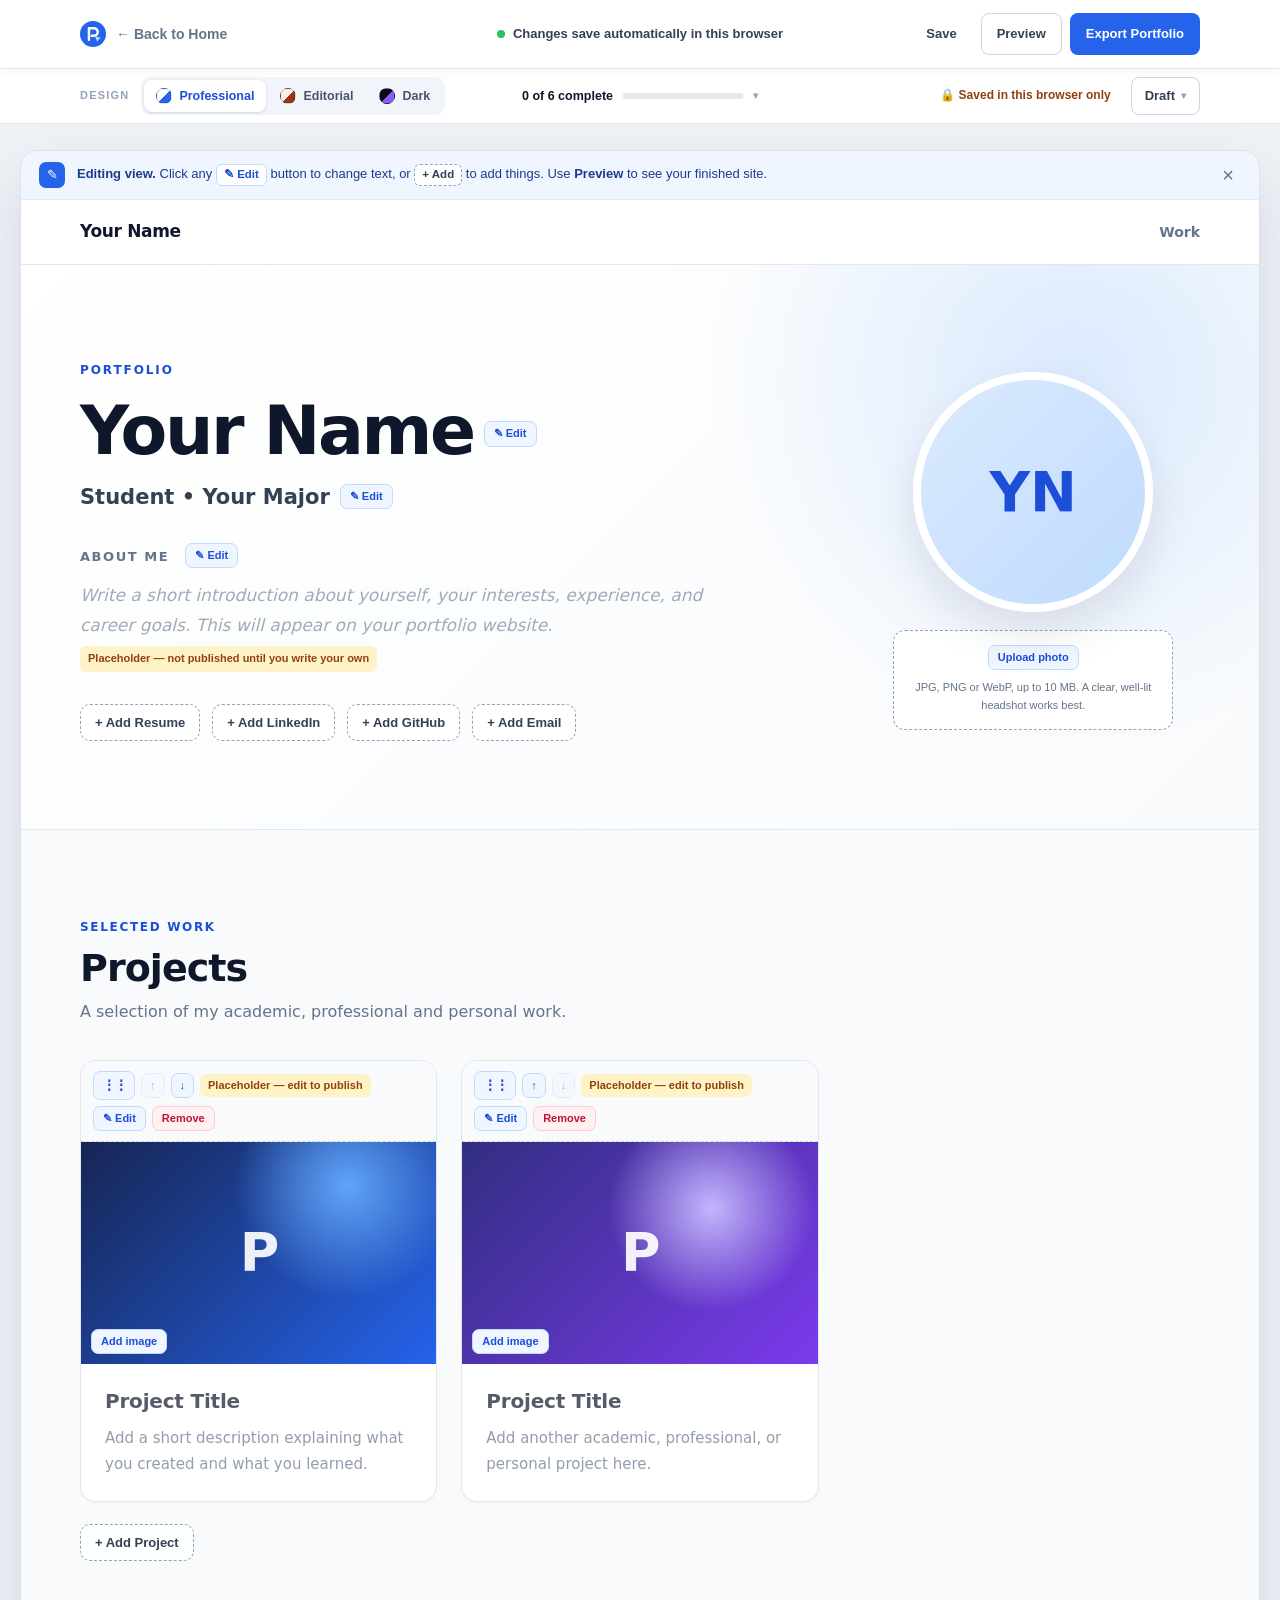
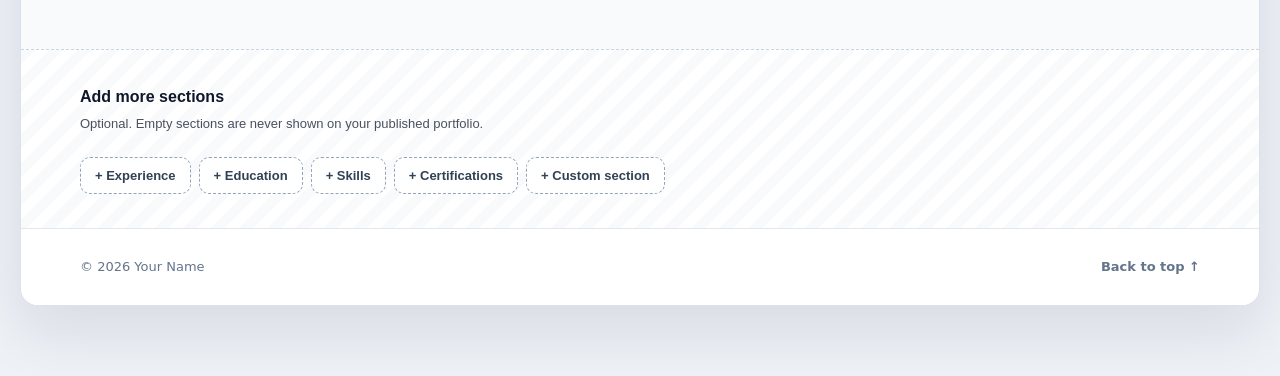
==== commit fd2c9860: "Add files via upload" ====
--- a/creator.html
+++ b/creator.html
@@ -8,7 +8,7 @@
         content="default-src 'self'; script-src 'self'; style-src 'self' 'unsafe-inline'; img-src 'self' data: blob:; frame-src 'self' blob:; object-src 'none'; base-uri 'self'; form-action 'none'">
     <meta name="description" content="Visual editor for creating a student portfolio website without coding.">
     <title>Create My Portfolio | Portfolio Creator</title>
-    <link rel="icon" href="data:image/svg+xml,%3Csvg xmlns='http://www.w3.org/2000/svg' viewBox='0 0 64 64'%3E%3Crect width='64' height='64' rx='14' fill='%232563eb'/%3E%3Ctext x='32' y='42' font-family='Arial' font-size='28' font-weight='700' fill='white' text-anchor='middle'%3EPC%3C/text%3E%3C/svg%3E">
+    <link rel="icon" href="data:image/svg+xml,%3Csvg xmlns='http://www.w3.org/2000/svg' viewBox='0 0 32 32'%3E%3Ccircle cx='16' cy='16' r='16' fill='%232563eb'/%3E%3Cpath d='M10.5 24V8.5h6.6a5 5 0 0 1 0 10H14' stroke='%23fff' stroke-width='3.6' fill='none' stroke-linecap='round' stroke-linejoin='round'/%3E%3Cpath d='M19 19.2l7 2.6-3 1.2-1.2 3z' fill='%23bfdbfe' stroke='%23bfdbfe' stroke-width='1.2' stroke-linejoin='round'/%3E%3C/svg%3E">
     <link rel="stylesheet" href="style.css">
 </head>
 
@@ -26,7 +26,7 @@
     <header class="creator-toolbar">
         <div class="container creator-toolbar-content">
 
-            <a href="index.html" class="creator-back">← Back to Home</a>
+            <a href="index.html" class="creator-back"><svg class="creator-back-mark" width="26" height="26" viewBox="0 0 32 32" aria-hidden="true" focusable="false"><circle cx="16" cy="16" r="16" fill="#2563eb"/><path d="M11 23V9h6.2a4.6 4.6 0 0 1 0 9.2H14.5" stroke="#ffffff" stroke-width="3" fill="none" stroke-linecap="round" stroke-linejoin="round"/><path d="M19 19l6 2.2-2.6 1-1 2.6z" fill="#bfdbfe" stroke="#bfdbfe" stroke-width="1" stroke-linejoin="round"/></svg><span class="creator-back-text">← Back to Home</span></a>
 
             <div class="editing-status" id="save-status" role="status" aria-live="polite" data-state="saved">
                 <span class="status-dot" aria-hidden="true"></span>
@@ -287,19 +287,34 @@
         </div>
 
         <div class="modal-body">
-            <p class="guide-callout info" id="guide-export-note" hidden>
-                <strong>Your file is downloading:</strong> look for <code>index.html</code> in your Downloads
-                folder. Double-click it to check that it opens correctly in your browser.
-            </p>
+            <div class="guide-callout warn guide-name-check" id="guide-export-note" hidden>
+                <p id="guide-saved-text"><strong>Saved!</strong> Find the file where you saved it and double-click it to check that it opens.</p>
+                <p id="guide-downloaded-text"><strong>Your file is downloading.</strong> Open your Downloads folder and double-click it to check that it opens.</p>
+                <p class="name-check-title"><strong>⚠ Check the file name before uploading.</strong> It must be exactly:</p>
+                <p class="name-row"><span class="name-ok">✓ index.html</span><span class="name-bad">✗ index (1).html</span><span class="name-bad">✗ index(2).html</span></p>
+                <p>If your computer added a number, rename the file to <code>index.html</code> first. Otherwise GitHub Pages shows a <strong>404</strong> error.</p>
+            </div>
 
             <ol class="guide-steps" style="margin-top:14px">
                 <li>Go to <strong>github.com</strong> and sign in (or create a free account).</li>
                 <li>Click <strong>+</strong> (top right) &rarr; <strong>New repository</strong>. Name it, for example, <code>my-portfolio</code>. Choose <strong>Public</strong> and click <strong>Create repository</strong>.</li>
-                <li>Click <strong>uploading an existing file</strong> (or <strong>Add file &rarr; Upload files</strong>) and drag in the <code>index.html</code> you exported. Click <strong>Commit changes</strong>.</li>
+                <li>Click <strong>uploading an existing file</strong> (or <strong>Add file &rarr; Upload files</strong>) and drag in the <code>index.html</code> you exported. Make sure the name is exactly <code>index.html</code>, not <code>index (1).html</code>. Click <strong>Commit changes</strong>.</li>
                 <li>Open <strong>Settings &rarr; Pages</strong>. Under <em>Build and deployment</em>, choose <strong>Deploy from a branch</strong>, branch <strong>main</strong>, folder <strong>/ (root)</strong>, then <strong>Save</strong>.</li>
                 <li>Wait 1&ndash;10 minutes, then refresh the Pages screen. Your address appears at the top, like <code>https://your-username.github.io/my-portfolio/</code>.</li>
                 <li>Open the link to check it, then share it with your professor.</li>
             </ol>
+
+            <details class="guide-trouble">
+                <summary>Seeing a “404 – File not found” page?</summary>
+                <ol>
+                    <li><strong>Check the file name.</strong> In your repository it must be exactly <code>index.html</code>. If it says <code>index (1).html</code>, click the file &rarr; ✏️ (edit) &rarr; change the name to <code>index.html</code> &rarr; <strong>Commit changes</strong>.</li>
+                    <li><strong>Check the address.</strong> Use the link shown at the top of <strong>Settings &rarr; Pages</strong>. It ends with your repository name, e.g. <code>…github.io/my-portfolio/</code>.</li>
+                    <li><strong>Check that Pages is on.</strong> In <strong>Settings &rarr; Pages</strong>, choose branch <strong>main</strong> and folder <strong>/ (root)</strong>, then <strong>Save</strong>.</li>
+                    <li><strong>Wait a few minutes.</strong> Open the <strong>Actions</strong> tab. When you see a green ✓, refresh your page.</li>
+                    <li><strong>Make the repository Public.</strong> Free accounts can only publish public repositories (Settings &rarr; bottom of the page &rarr; Change visibility).</li>
+                    <li><strong>Upload the file itself, not a folder.</strong> <code>index.html</code> must be on the main page of the repository, not inside another folder.</li>
+                </ol>
+            </details>
 
             <p class="guide-callout info">
                 <strong>To update later:</strong> make changes here, export again, and upload the new
--- a/style.css
+++ b/style.css
@@ -839,6 +839,18 @@
 
 .creator-back:hover {
     color: #2563eb;
+}
+
+.creator-back {
+    display: inline-flex;
+    align-items: center;
+    gap: 10px;
+    justify-self: start;
+}
+
+.creator-back-mark {
+    flex: none;
+    display: block;
 }
 
 .editing-status {
@@ -1868,6 +1880,76 @@
     color: #78350f;
 }
 
+.guide-name-check p + p {
+    margin-top: 8px;
+}
+
+.guide-name-check p[hidden] {
+    display: none;
+}
+
+.name-check-title {
+    padding-top: 8px;
+    border-top: 1px dashed #fcd34d;
+}
+
+.name-row {
+    display: flex;
+    flex-wrap: wrap;
+    gap: 8px;
+}
+
+.name-row span {
+    padding: 3px 10px;
+    border-radius: 7px;
+    font-family: ui-monospace, Menlo, Consolas, monospace;
+    font-size: 12.5px;
+    font-weight: 700;
+}
+
+.name-ok {
+    background: #dcfce7;
+    color: #166534;
+}
+
+.name-bad {
+    background: #fee2e2;
+    color: #991b1b;
+    text-decoration: line-through;
+}
+
+.guide-trouble {
+    margin-top: 18px;
+    border: 1px solid #e2e8f0;
+    border-radius: 10px;
+    background: #f8fafc;
+}
+
+.guide-trouble summary {
+    padding: 12px 16px;
+    color: #0f172a;
+    font-size: 14px;
+    font-weight: 800;
+    cursor: pointer;
+}
+
+.guide-trouble ol {
+    margin: 0;
+    padding: 0 18px 14px 36px;
+    display: grid;
+    gap: 8px;
+    color: #334155;
+    font-size: 13px;
+    line-height: 1.55;
+}
+
+.guide-trouble code {
+    padding: 1px 5px;
+    border-radius: 4px;
+    background: #ffffff;
+    font-size: 12px;
+}
+
 /* ========================================
    PREVIEW LAYER (shows the exact export)
 ======================================== */
@@ -2080,6 +2162,15 @@
     .creator-back::after {
         content: "← Home";
         font-size: 13px;
+        white-space: nowrap;
+    }
+
+    .creator-back .creator-back-text {
+        display: none;
+    }
+
+    .creator-back {
+        gap: 8px;
     }
 
     .toolbar-button {
@@ -2326,15 +2417,14 @@
 }
 
 .hx-logo-mark {
-    width: 30px;
-    height: 30px;
-    border-radius: 8px;
-    background: #2563eb;
-    color: #ffffff;
-    display: grid;
-    place-items: center;
-    font-size: 12px;
-    letter-spacing: 0;
+    flex: none;
+    width: 32px;
+    height: 32px;
+    display: block;
+}
+
+.hx-logo-accent {
+    color: #2563eb;
 }
 
 .hx-links {
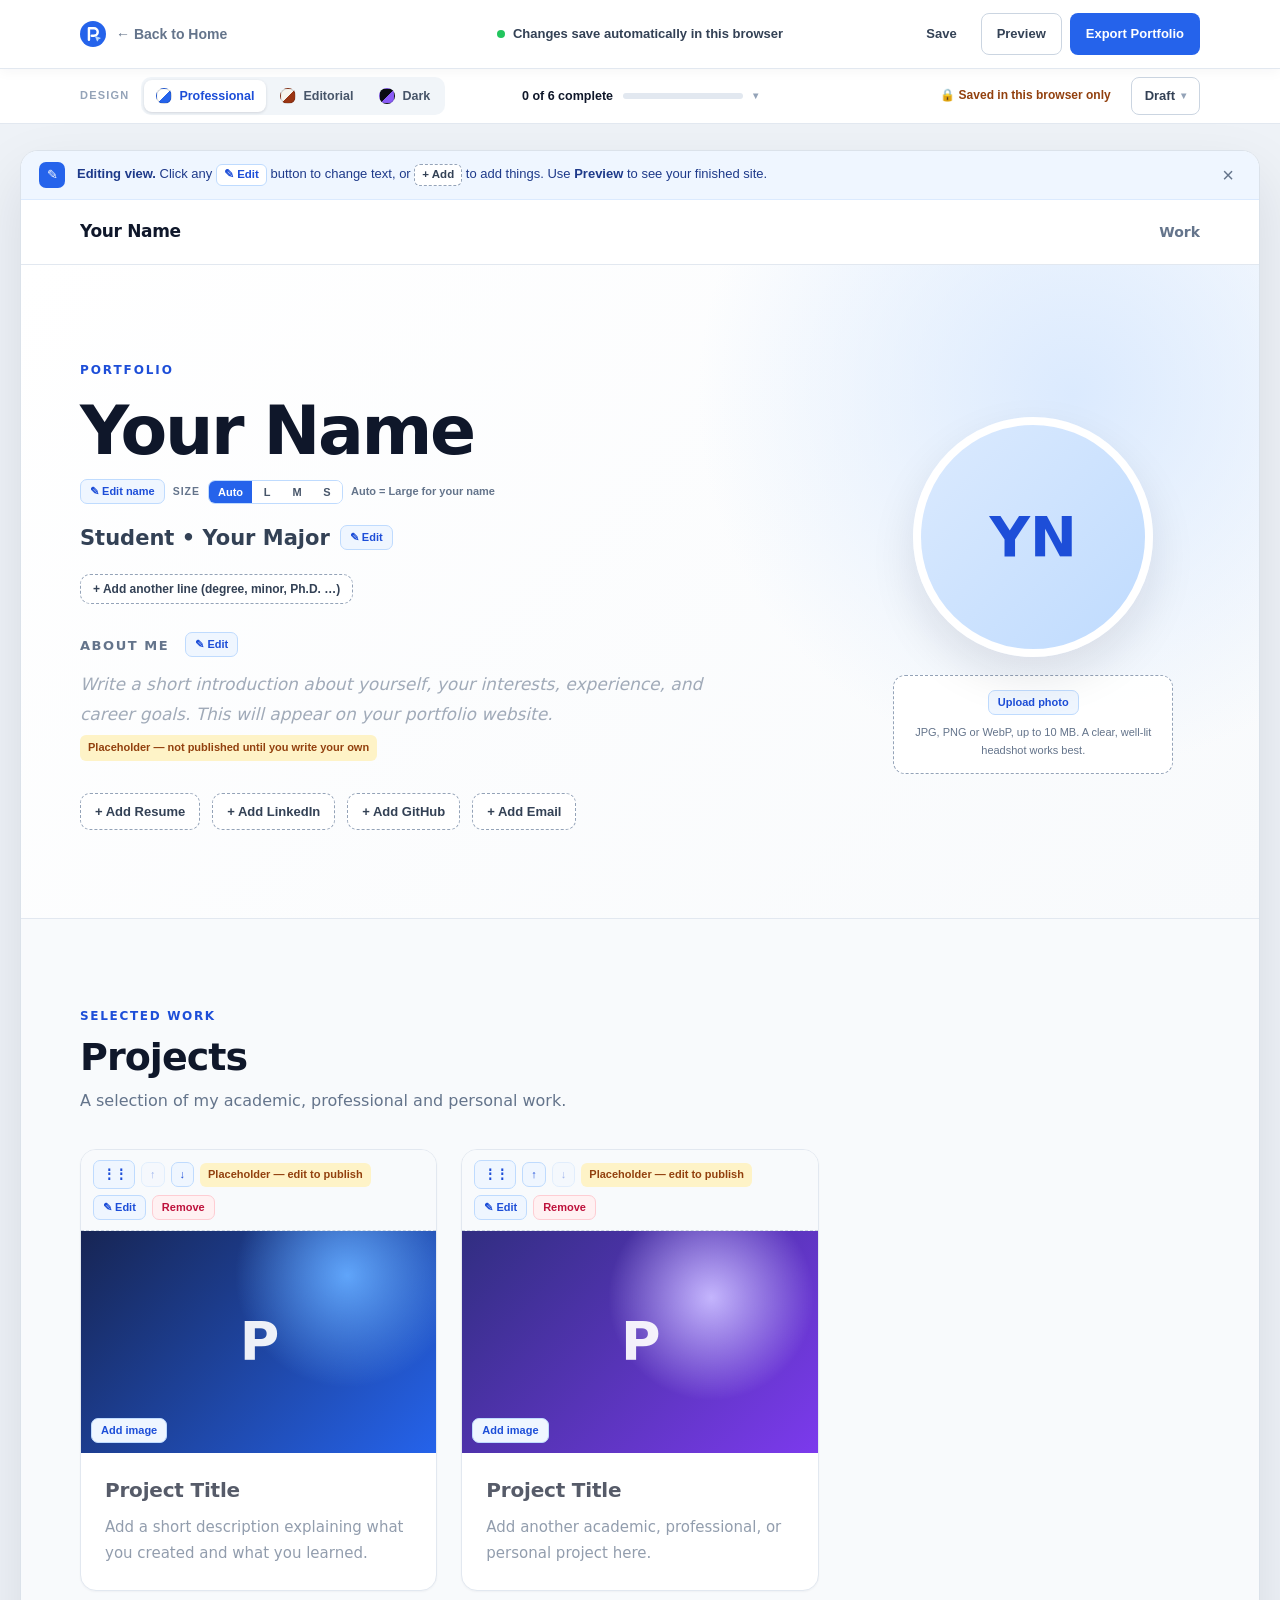
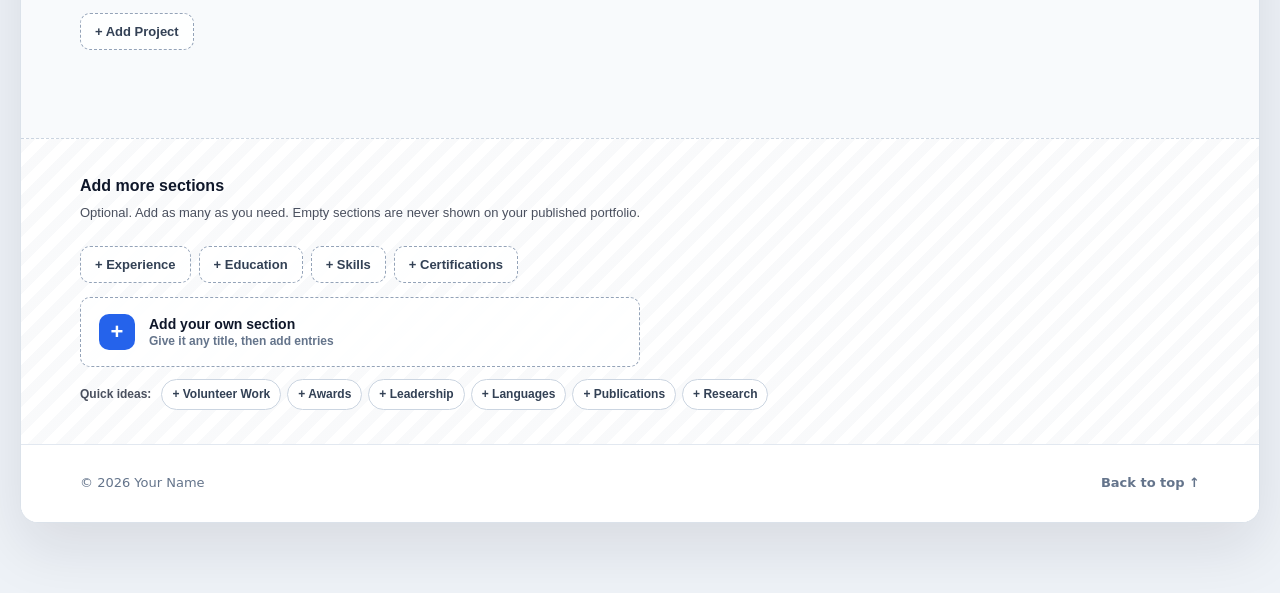
==== commit 9b4487a2: "Last update" ====
--- a/creator.html
+++ b/creator.html
@@ -9,7 +9,7 @@
     <meta name="description" content="Visual editor for creating a student portfolio website without coding.">
     <title>Create My Portfolio | Portfolio Creator</title>
     <link rel="icon" href="data:image/svg+xml,%3Csvg xmlns='http://www.w3.org/2000/svg' viewBox='0 0 32 32'%3E%3Ccircle cx='16' cy='16' r='16' fill='%232563eb'/%3E%3Cpath d='M10.5 24V8.5h6.6a5 5 0 0 1 0 10H14' stroke='%23fff' stroke-width='3.6' fill='none' stroke-linecap='round' stroke-linejoin='round'/%3E%3Cpath d='M19 19.2l7 2.6-3 1.2-1.2 3z' fill='%23bfdbfe' stroke='%23bfdbfe' stroke-width='1.2' stroke-linejoin='round'/%3E%3C/svg%3E">
-    <link rel="stylesheet" href="style.css">
+    <link rel="stylesheet" href="style.css?v=4">
 </head>
 
 <body class="creator-body">
@@ -353,7 +353,7 @@
 
     <div class="toast-region" id="toast-region" aria-live="polite"></div>
 
-    <script src="creator.js"></script>
+    <script src="creator.js?v=4"></script>
 
 </body>
 </html>
--- a/style.css
+++ b/style.css
@@ -1186,6 +1186,12 @@
     font-weight: 600;
     text-align: left;
     cursor: pointer;
+}
+
+.menu-item > span[aria-hidden] {
+    width: 20px;
+    flex: none;
+    text-align: center;
 }
 
 .menu-item:hover,
@@ -1543,6 +1549,119 @@
     margin-bottom: 14px;
 }
 
+.ed-name-size {
+    display: flex;
+    flex-wrap: wrap;
+    align-items: center;
+    gap: 8px;
+    margin: -2px 0 18px;
+    font-family: Arial, Helvetica, sans-serif;
+    font-size: 12px;
+}
+
+.ed-size-label {
+    font-weight: 800;
+    color: #64748b;
+    text-transform: uppercase;
+    letter-spacing: 1px;
+    font-size: 10.5px;
+}
+
+.ed-name-size .ed-segment button {
+    min-width: 30px;
+}
+
+.ed-add-line {
+    margin-top: 6px;
+    padding: 7px 12px;
+    font-size: 12px;
+}
+
+.ed-size-hint {
+    color: #64748b;
+    font-size: 11px;
+    font-weight: 700;
+}
+
+.ed-size-tip {
+    padding: 3px 8px;
+    border-radius: 6px;
+    background: #fef3c7;
+    color: #92400e;
+    font-weight: 700;
+    font-size: 11px;
+}
+
+.ed-add-big {
+    display: flex;
+    width: 100%;
+    max-width: 560px;
+    margin-top: 14px;
+    padding: 16px 18px;
+    gap: 14px;
+    text-align: left;
+}
+
+.ed-add-big .ed-plus {
+    flex: none;
+    width: 36px;
+    height: 36px;
+    border-radius: 10px;
+    background: #2563eb;
+    color: #ffffff;
+    display: grid;
+    place-items: center;
+    font-size: 22px;
+    font-weight: 700;
+}
+
+.ed-add-big strong {
+    display: block;
+    font-size: 14px;
+    color: #0f172a;
+}
+
+.ed-add-big small {
+    display: block;
+    margin-top: 2px;
+    color: #64748b;
+    font-size: 12px;
+    font-weight: 600;
+}
+
+.ed-ideas {
+    display: flex;
+    flex-wrap: wrap;
+    align-items: center;
+    gap: 6px;
+    margin-top: 12px;
+    font-family: Arial, Helvetica, sans-serif;
+    font-size: 12px;
+}
+
+.ed-ideas > span {
+    margin-right: 4px;
+    font-weight: 700;
+    opacity: 0.75;
+}
+
+.ed-idea {
+    padding: 5px 10px;
+    border: 1px solid #cbd5e1;
+    border-radius: 99px;
+    background: #ffffff;
+    color: #334155;
+    font: inherit;
+    font-size: 12px;
+    font-weight: 700;
+    cursor: pointer;
+}
+
+.ed-idea:hover {
+    border-color: #2563eb;
+    color: #1d4ed8;
+}
+
 .ed-entry-tools {
     display: flex;
     gap: 6px;
@@ -3069,3 +3188,7 @@
         display: none;
     }
 }
+
+.hx-faq-section {
+    padding-top: 24px;
+}
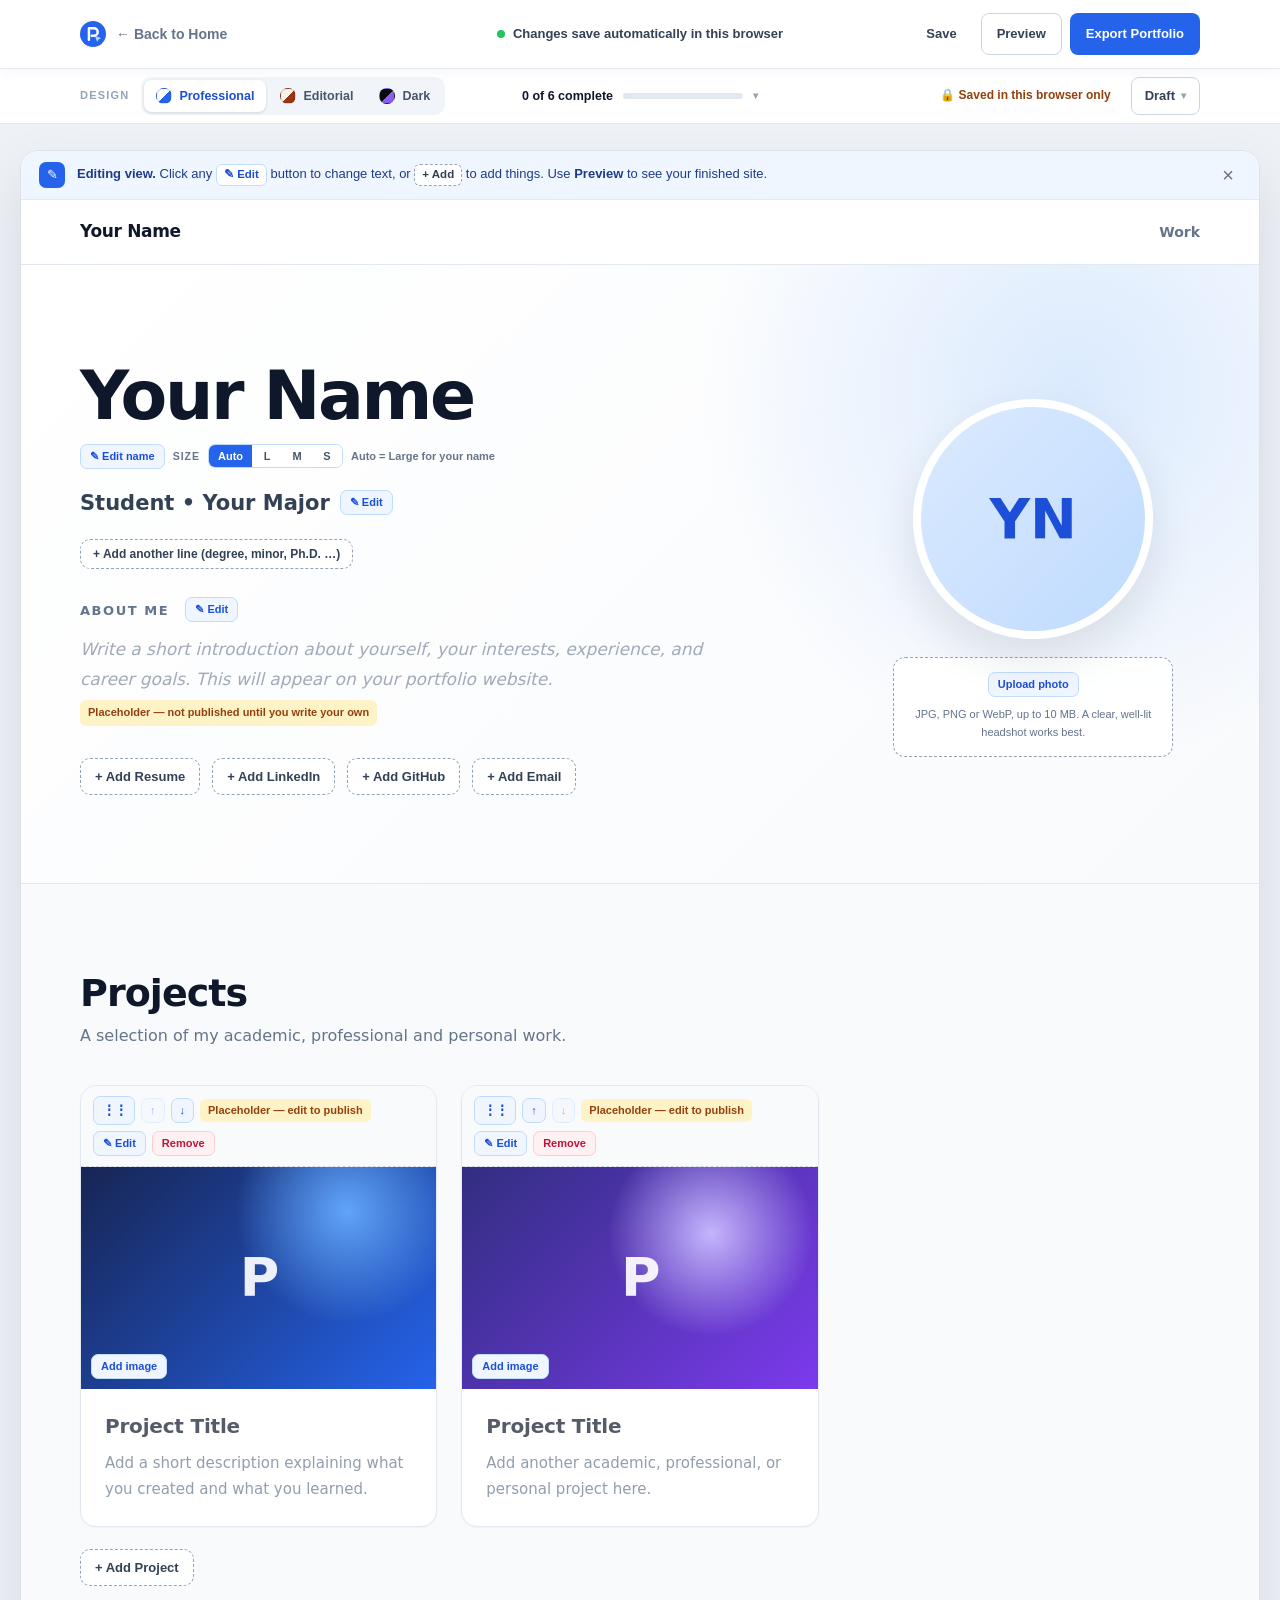
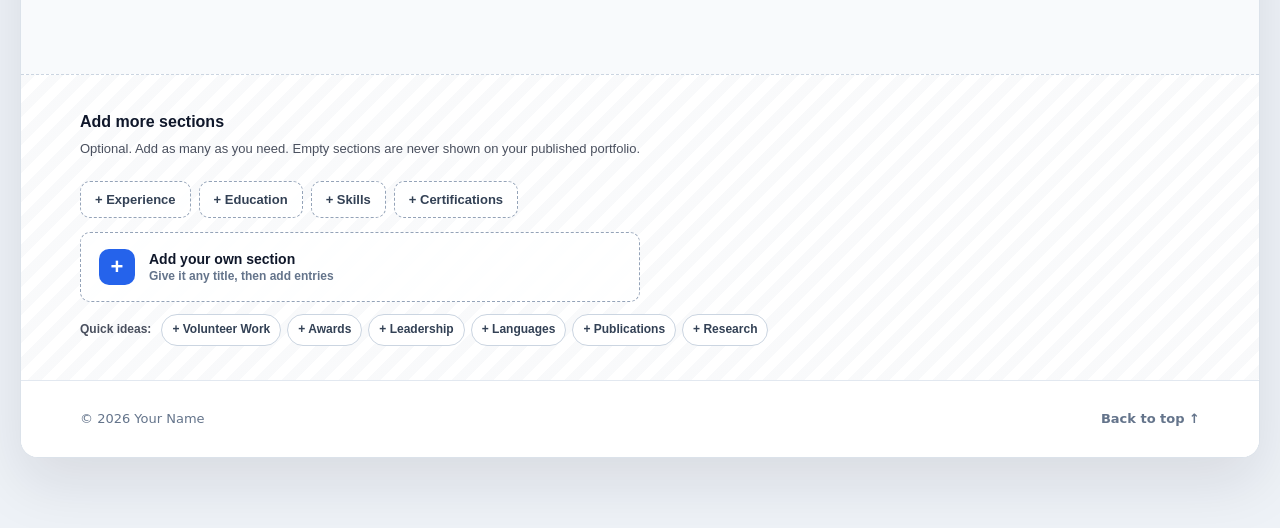
==== commit 32a0180c: "update 11.09" ====
--- a/creator.html
+++ b/creator.html
@@ -9,7 +9,7 @@
     <meta name="description" content="Visual editor for creating a student portfolio website without coding.">
     <title>Create My Portfolio | Portfolio Creator</title>
     <link rel="icon" href="data:image/svg+xml,%3Csvg xmlns='http://www.w3.org/2000/svg' viewBox='0 0 32 32'%3E%3Ccircle cx='16' cy='16' r='16' fill='%232563eb'/%3E%3Cpath d='M10.5 24V8.5h6.6a5 5 0 0 1 0 10H14' stroke='%23fff' stroke-width='3.6' fill='none' stroke-linecap='round' stroke-linejoin='round'/%3E%3Cpath d='M19 19.2l7 2.6-3 1.2-1.2 3z' fill='%23bfdbfe' stroke='%23bfdbfe' stroke-width='1.2' stroke-linejoin='round'/%3E%3C/svg%3E">
-    <link rel="stylesheet" href="style.css?v=4">
+    <link rel="stylesheet" href="style.css?v=9">
 </head>
 
 <body class="creator-body">
@@ -36,7 +36,7 @@
             <div class="creator-actions">
                 <button type="button" class="toolbar-button save-button" id="save-portfolio-button">Save</button>
                 <button type="button" class="toolbar-button preview-button" id="preview-button">Preview</button>
-                <button type="button" class="toolbar-button export-button" id="export-button">Export Portfolio</button>
+                <button type="button" class="toolbar-button export-button" id="export-button">Export<span class="hide-xs"> Portfolio</span></button>
             </div>
 
         </div>
@@ -141,8 +141,8 @@
             <div class="modal-body">
                 <div class="field">
                     <label for="field-input" id="field-label">Your information</label>
-                    <input type="text" id="field-input" autocomplete="off" aria-describedby="field-help field-error">
-                    <textarea id="field-textarea" rows="6" aria-describedby="field-help field-error" hidden></textarea>
+                    <input type="text" id="field-input" autocomplete="off" aria-labelledby="field-label" aria-describedby="field-help field-error">
+                    <textarea id="field-textarea" rows="6" aria-labelledby="field-label" aria-describedby="field-help field-error" hidden></textarea>
                     <p class="field-error" id="field-error" role="alert"></p>
                     <p class="field-hint" id="field-help">This information will appear on your portfolio.</p>
                 </div>
@@ -353,7 +353,7 @@
 
     <div class="toast-region" id="toast-region" aria-live="polite"></div>
 
-    <script src="creator.js?v=4"></script>
+    <script src="creator.js?v=6"></script>
 
 </body>
 </html>
--- a/style.css
+++ b/style.css
@@ -1232,6 +1232,8 @@
     border: 1px solid #dbe2ea;
     border-radius: 18px;
     overflow: hidden;
+    /* clip keeps the rounded corners without breaking the sticky portfolio menu */
+    overflow: clip;
     background: #ffffff;
     box-shadow: 0 25px 60px rgba(15, 23, 42, 0.10);
 }
@@ -2434,8 +2436,14 @@
     white-space: nowrap;
 }
 
+/* Each portfolio's menu stays visible while scrolling, just below the
+   site menu and the design switcher (height measured in example.html). */
 .example-stage .pf-nav {
-    position: relative;
+    top: var(--ex-sticky-top, 0px);
+}
+
+.example-stage [id^="ex-"] {
+    scroll-margin-top: calc(var(--ex-sticky-top, 0px) + 64px);
 }
 
 .example-stage .pf {
@@ -3192,3 +3200,352 @@
 .hx-faq-section {
     padding-top: 24px;
 }
+
+
+/* Very small phones (320–400 px) */
+@media (max-width: 400px) {
+    .hx-logo > span:last-child {
+        display: none;
+    }
+
+    .hide-xs {
+        display: none;
+    }
+
+    .creator-actions {
+        gap: 4px;
+    }
+
+    .creator-actions .toolbar-button {
+        padding: 8px 9px;
+        font-size: 11.5px;
+    }
+
+    .creator-toolbar-content {
+        gap: 8px;
+    }
+
+    .editing-status {
+        min-width: 0;
+        white-space: normal;
+    }
+
+    .storage-note .note-short,
+    .progress-summary .pop-caret {
+        display: none;
+    }
+
+    .settings-right {
+        gap: 4px;
+    }
+}
+
+
+/* Homepage order (v6): hero → how to create → three designs → FAQ */
+.hx-hero {
+    padding-bottom: 8px;
+}
+
+.hx-hero + .hx-section {
+    padding-top: 56px;
+}
+
+.hx-templates {
+    position: relative;
+    overflow-x: clip;
+    padding: 16px 0 88px;
+    text-align: center;
+    background: linear-gradient(180deg, #ffffff 0%, #f8fafc 100%);
+}
+
+.hx-example-cta {
+    margin-top: 48px;
+    text-align: center;
+}
+
+.hx-templates + .hx-faq-section {
+    padding-top: 72px;
+}
+
+@media (max-width: 760px) {
+    .hx-hero + .hx-section {
+        padding-top: 40px;
+    }
+
+    .hx-example-cta {
+        margin-top: 28px;
+    }
+}
+
+.hx-cta .hx-h2 {
+    margin-bottom: 28px;
+}
+
+
+/* v7: homepage title above designs, step-by-step guide button */
+.hx-templates-title {
+    margin-bottom: 36px;
+}
+
+.hx-guide-cta {
+    margin-top: 18px;
+    text-align: center;
+}
+
+
+/* ========================================
+   STEP-BY-STEP GUIDE PAGE (guide.html)
+======================================== */
+
+.guide-body {
+    background: #ffffff;
+}
+
+.gd-narrow {
+    max-width: 820px;
+}
+
+.gd-hero {
+    padding: 64px 0 36px;
+    text-align: center;
+    background: radial-gradient(800px 360px at 50% -10%, #dbeafe, transparent 70%);
+}
+
+.gd-title {
+    margin-bottom: 10px;
+}
+
+.gd-hero .hx-sub {
+    margin: 0 auto;
+}
+
+.gd-download {
+    display: flex;
+    align-items: center;
+    gap: 16px;
+    margin: 30px auto 0;
+    padding: 18px 20px;
+    border: 1px solid #bfdbfe;
+    border-radius: 14px;
+    background: #eff6ff;
+    text-align: left;
+}
+
+.gd-download div {
+    flex: 1;
+}
+
+.gd-download strong {
+    display: block;
+    color: #0f172a;
+    font-size: 15px;
+}
+
+.gd-download p {
+    color: #475569;
+    font-size: 13.5px;
+}
+
+.gd-doc-icon {
+    flex: none;
+    width: 44px;
+    height: 52px;
+    border-radius: 8px;
+    background: #dc2626;
+    color: #ffffff;
+    display: grid;
+    place-items: center;
+    font-size: 13px;
+    font-weight: 800;
+}
+
+.gd-download p a {
+    color: #1d4ed8;
+    font-weight: 700;
+}
+
+.gd-layout {
+    display: grid;
+    grid-template-columns: 240px minmax(0, 1fr);
+    gap: 56px;
+    padding: 40px 0 90px;
+}
+
+.gd-toc {
+    position: sticky;
+    top: 92px;
+    align-self: start;
+    display: grid;
+    gap: 4px;
+}
+
+.gd-toc p {
+    margin-bottom: 6px;
+    color: #94a3b8;
+    font-size: 11px;
+    font-weight: 800;
+    letter-spacing: 1.2px;
+    text-transform: uppercase;
+}
+
+.gd-toc a {
+    padding: 7px 12px;
+    border-left: 2px solid #e2e8f0;
+    color: #475569;
+    font-size: 14px;
+    font-weight: 600;
+    text-decoration: none;
+}
+
+.gd-toc a:hover {
+    border-color: #2563eb;
+    color: #1d4ed8;
+}
+
+.gd-content {
+    max-width: 760px;
+}
+
+.gd-part {
+    padding-bottom: 36px;
+    margin-bottom: 36px;
+    border-bottom: 1px solid #e2e8f0;
+    scroll-margin-top: 84px;
+}
+
+.gd-part h2 {
+    margin-bottom: 18px;
+    font-size: 26px;
+    letter-spacing: -0.5px;
+}
+
+.gd-steps {
+    list-style: none;
+    display: grid;
+    gap: 18px;
+}
+
+.gd-step {
+    display: grid;
+    grid-template-columns: 36px 1fr;
+    gap: 14px;
+}
+
+.gd-num {
+    width: 32px;
+    height: 32px;
+    border-radius: 9px;
+    background: #2563eb;
+    color: #ffffff;
+    display: grid;
+    place-items: center;
+    font-size: 14px;
+    font-weight: 800;
+}
+
+.gd-step h3 {
+    margin: 4px 0 4px;
+    font-size: 17px;
+}
+
+.gd-step p,
+.gd-step li,
+.gd-part > p,
+.gd-checklist li {
+    color: #475569;
+    font-size: 15px;
+    line-height: 1.7;
+}
+
+.gd-step ul {
+    margin: 6px 0 0 18px;
+}
+
+.gd-content code {
+    padding: 1px 6px;
+    border-radius: 5px;
+    background: #f1f5f9;
+    color: #0f172a;
+    font-size: 13.5px;
+}
+
+.gd-note {
+    margin: 20px 0;
+    padding: 14px 18px;
+    border-radius: 12px;
+    font-size: 14.5px;
+    line-height: 1.65;
+}
+
+.gd-note.info {
+    background: #eff6ff;
+    border: 1px solid #bfdbfe;
+    color: #1e3a8a;
+}
+
+.gd-note.warn {
+    background: #fffbeb;
+    border: 1px solid #fde68a;
+    color: #78350f;
+}
+
+.gd-note.danger {
+    background: #fef2f2;
+    border: 2px solid #dc2626;
+    color: #7f1d1d;
+}
+
+.gd-note.danger p + p {
+    margin-top: 8px;
+}
+
+.gd-note-title {
+    color: #b91c1c;
+    font-size: 16px;
+    font-weight: 800;
+}
+
+.gd-lead {
+    margin-bottom: 12px;
+}
+
+.gd-checklist {
+    display: grid;
+    gap: 10px;
+    padding-left: 22px;
+}
+
+.gd-end {
+    display: flex;
+    flex-wrap: wrap;
+    gap: 12px;
+}
+
+@media (max-width: 900px) {
+    .gd-layout {
+        grid-template-columns: 1fr;
+        gap: 24px;
+    }
+
+    .gd-toc {
+        position: static;
+        padding: 14px 16px;
+        border: 1px solid #e2e8f0;
+        border-radius: 12px;
+        background: #f8fafc;
+    }
+}
+
+@media (max-width: 560px) {
+    .gd-download {
+        flex-wrap: wrap;
+    }
+
+    .gd-download .hx-btn {
+        width: 100%;
+    }
+
+    .gd-end .hx-btn {
+        width: 100%;
+    }
+}
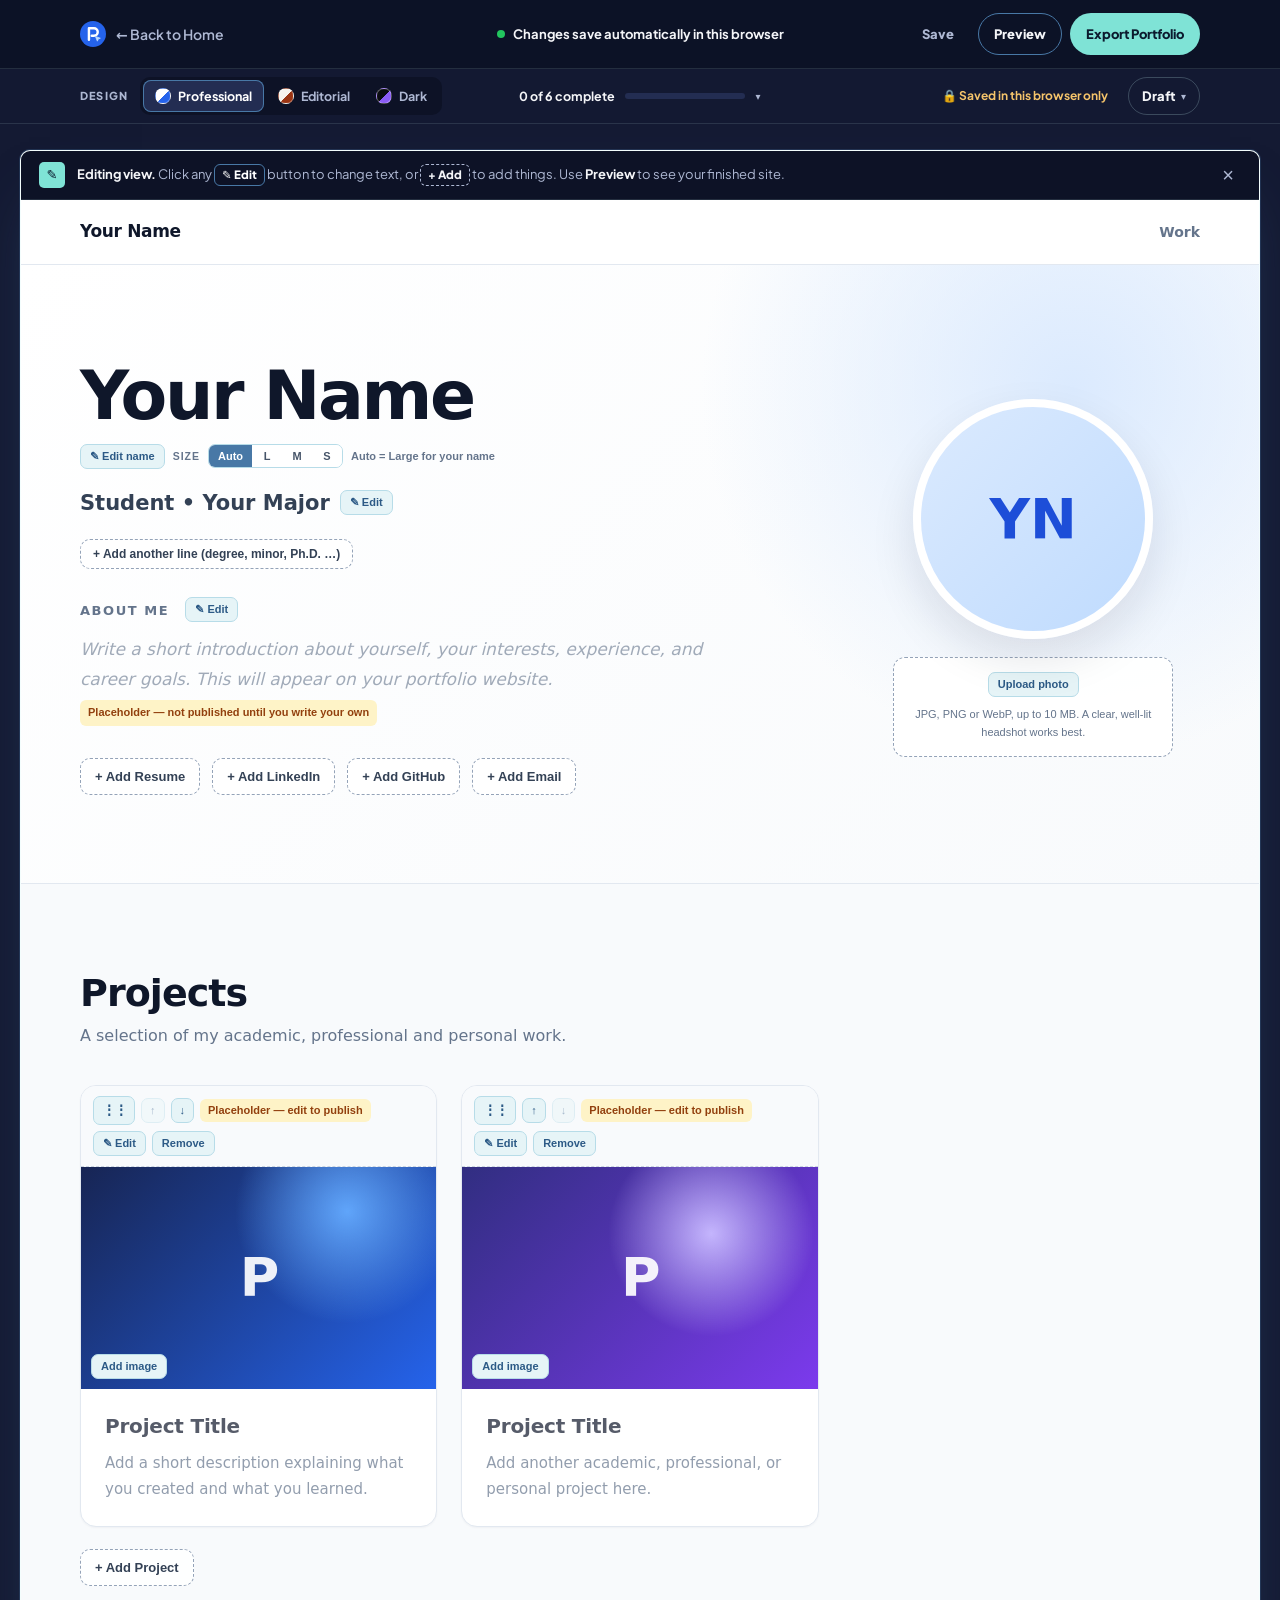
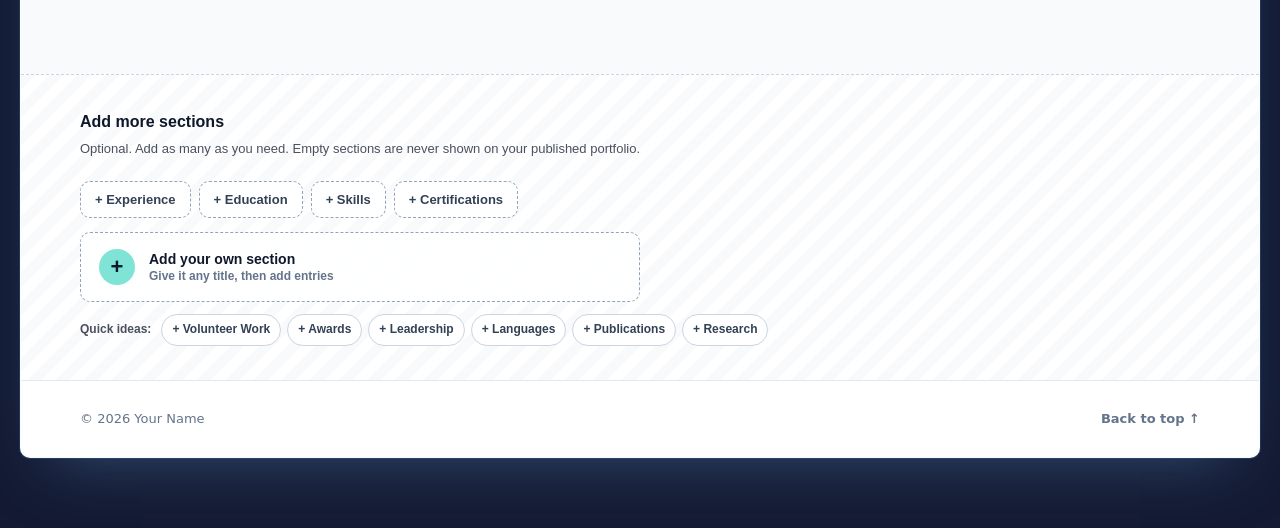
==== commit 94ede750: "v12: Midnight design, Guide tab, video" ====
--- a/creator.html
+++ b/creator.html
@@ -9,7 +9,8 @@
     <meta name="description" content="Visual editor for creating a student portfolio website without coding.">
     <title>Create My Portfolio | Portfolio Creator</title>
     <link rel="icon" href="data:image/svg+xml,%3Csvg xmlns='http://www.w3.org/2000/svg' viewBox='0 0 32 32'%3E%3Ccircle cx='16' cy='16' r='16' fill='%232563eb'/%3E%3Cpath d='M10.5 24V8.5h6.6a5 5 0 0 1 0 10H14' stroke='%23fff' stroke-width='3.6' fill='none' stroke-linecap='round' stroke-linejoin='round'/%3E%3Cpath d='M19 19.2l7 2.6-3 1.2-1.2 3z' fill='%23bfdbfe' stroke='%23bfdbfe' stroke-width='1.2' stroke-linejoin='round'/%3E%3C/svg%3E">
-    <link rel="stylesheet" href="style.css?v=9">
+    <link rel="stylesheet" href="style.css?v=10">
+    <link rel="stylesheet" href="theme.css?v=6">
 </head>
 
 <body class="creator-body">
@@ -353,7 +354,7 @@
 
     <div class="toast-region" id="toast-region" aria-live="polite"></div>
 
-    <script src="creator.js?v=6"></script>
+    <script src="creator.js?v=10"></script>
 
 </body>
 </html>
--- a/style.css
+++ b/style.css
@@ -18,104 +18,6 @@
 .container {
     width: min(1120px, 90%);
     margin: 0 auto;
-}
-
-
-/* NAVBAR */
-
-.navbar {
-    height: 76px;
-    background: rgba(255, 255, 255, 0.95);
-    border-bottom: 1px solid #e2e8f0;
-    display: flex;
-    align-items: center;
-}
-
-.nav-content {
-    display: flex;
-    justify-content: space-between;
-    align-items: center;
-}
-
-.logo {
-    font-size: 22px;
-    font-weight: 800;
-    letter-spacing: -0.5px;
-}
-
-.nav-links {
-    display: flex;
-    gap: 32px;
-}
-
-.nav-links a {
-    text-decoration: none;
-    color: #475569;
-    font-size: 14px;
-    font-weight: 600;
-    transition: 0.2s;
-}
-
-.nav-links a:hover {
-    color: #2563eb;
-}
-
-
-/* HERO */
-
-.hero {
-    min-height: 610px;
-    display: flex;
-    align-items: center;
-    background:
-        radial-gradient(circle at 85% 20%, #dbeafe 0%, transparent 30%),
-        linear-gradient(135deg, #ffffff 0%, #f8fafc 100%);
-    border-bottom: 1px solid #e2e8f0;
-}
-
-.hero-content {
-    display: grid;
-    grid-template-columns: 1fr 1fr;
-    gap: 70px;
-    align-items: center;
-    padding: 80px 0;
-}
-
-.badge {
-    display: inline-block;
-    padding: 7px 13px;
-    background: #eff6ff;
-    color: #2563eb;
-    border: 1px solid #bfdbfe;
-    border-radius: 100px;
-    font-size: 13px;
-    font-weight: 700;
-    margin-bottom: 22px;
-}
-
-.hero h1 {
-    font-size: clamp(42px, 5vw, 64px);
-    line-height: 1.05;
-    letter-spacing: -2.5px;
-    margin-bottom: 22px;
-}
-
-.hero h1 span {
-    display: block;
-    color: #2563eb;
-}
-
-.hero-description {
-    max-width: 590px;
-    color: #64748b;
-    font-size: 18px;
-    margin-bottom: 30px;
-}
-
-.hero-buttons {
-    display: flex;
-    gap: 14px;
-    margin-bottom: 17px;
 }
 
 .button {
@@ -139,154 +41,11 @@
     transform: translateY(-2px);
 }
 
-.secondary {
-    background: white;
-    color: #0f172a;
-    border: 1px solid #cbd5e1;
-}
-
-.secondary:hover {
-    border-color: #2563eb;
-    color: #2563eb;
-}
-
-.small-text {
-    font-size: 13px;
-    color: #94a3b8;
-}
-
-
-/* PORTFOLIO PREVIEW */
-
-.preview-card {
-    background: white;
-    border: 1px solid #e2e8f0;
-    border-radius: 16px;
-    overflow: hidden;
-    box-shadow: 0 25px 60px rgba(15, 23, 42, 0.12);
-    transform: rotate(1deg);
-}
-
-.browser-bar {
-    height: 44px;
-    background: #f8fafc;
-    border-bottom: 1px solid #e2e8f0;
-    display: flex;
-    align-items: center;
-    gap: 7px;
-    padding: 0 14px;
-}
-
-.browser-bar > span {
-    width: 9px;
-    height: 9px;
-    border-radius: 50%;
-    background: #cbd5e1;
-}
-
-.browser-address {
-    margin-left: 10px;
-    background: white;
-    border: 1px solid #e2e8f0;
-    border-radius: 6px;
-    padding: 4px 12px;
-    color: #94a3b8;
-    font-size: 10px;
-    flex: 1;
-}
-
-.mini-portfolio {
-    padding: 28px;
-}
-
-.mini-header {
-    display: flex;
-    justify-content: space-between;
-    align-items: center;
-    margin-bottom: 24px;
-}
-
-.mini-label {
-    color: #2563eb;
-    font-size: 9px;
-    font-weight: 800;
-    letter-spacing: 1.5px;
-}
-
-.mini-header h2 {
-    font-size: 27px;
-    margin: 3px 0;
-}
-
-.mini-header p {
-    color: #64748b;
-    font-size: 12px;
-}
-
-.avatar {
-    width: 65px;
-    height: 65px;
-    border-radius: 50%;
-    background: #dbeafe;
-    color: #2563eb;
-    display: flex;
-    justify-content: center;
-    align-items: center;
-    font-weight: 800;
-}
-
-.mini-about {
-    padding: 17px;
-    background: #f8fafc;
-    border-radius: 10px;
-    margin-bottom: 20px;
-}
-
-.mini-about h3,
-.projects-title {
-    font-size: 13px;
-    margin-bottom: 5px;
-}
-
-.mini-about p,
-.mini-project p {
-    color: #64748b;
-    font-size: 10px;
-}
-
-.mini-projects {
-    display: grid;
-    grid-template-columns: 1fr 1fr;
-    gap: 12px;
-}
-
-.mini-project {
-    border: 1px solid #e2e8f0;
-    border-radius: 9px;
-    padding: 9px;
-}
-
 .project-image {
     height: 55px;
     border-radius: 6px;
     margin-bottom: 9px;
     background: linear-gradient(135deg, #2563eb, #93c5fd);
-}
-
-.project-image.second {
-    background: linear-gradient(135deg, #0f172a, #64748b);
-}
-
-.mini-project strong {
-    font-size: 11px;
-}
-
-
-/* HOW IT WORKS */
-
-.how-it-works {
-    padding: 90px 0;
-    background: white;
 }
 
 .section-label {
@@ -297,53 +56,6 @@
     margin-bottom: 8px;
 }
 
-.how-it-works > .container > h2 {
-    font-size: 34px;
-    letter-spacing: -1px;
-    margin-bottom: 40px;
-}
-
-.steps {
-    display: grid;
-    grid-template-columns: repeat(4, 1fr);
-    gap: 18px;
-}
-
-.step-card {
-    border: 1px solid #e2e8f0;
-    border-radius: 13px;
-    padding: 25px;
-    transition: 0.2s;
-}
-
-.step-card:hover {
-    transform: translateY(-4px);
-    box-shadow: 0 12px 30px rgba(15, 23, 42, 0.08);
-}
-
-.step-number {
-    width: 35px;
-    height: 35px;
-    background: #eff6ff;
-    color: #2563eb;
-    border-radius: 9px;
-    display: flex;
-    align-items: center;
-    justify-content: center;
-    font-weight: 800;
-    margin-bottom: 17px;
-}
-
-.step-card h3 {
-    margin-bottom: 7px;
-}
-
-.step-card p {
-    color: #64748b;
-    font-size: 14px;
-}
-
-
 /* FOOTER */
 
 footer {
@@ -363,70 +75,10 @@
     color: #0f172a;
 }
 
-
-/* MOBILE */
-
-@media (max-width: 800px) {
-
-    /* Mobile navigation: keep links reachable (previously hidden) */
-    .navbar {
-        height: auto;
-        padding: 14px 0;
-    }
-
-    .nav-content {
-        flex-direction: column;
-        align-items: flex-start;
-        gap: 8px;
-    }
-
-    .nav-links {
-        gap: 18px;
-        flex-wrap: wrap;
-    }
-
-    .nav-links a {
-        font-size: 13px;
-    }
-
-    .hero-content {
-        grid-template-columns: 1fr;
-        gap: 45px;
-    }
-
-    .hero {
-        min-height: auto;
-    }
-
-    .steps {
-        grid-template-columns: 1fr 1fr;
-    }
-
-    .preview-card {
-        transform: none;
-    }
-}
-
 @media (max-width: 520px) {
-
-    .hero-content {
-        padding: 55px 0;
-    }
-
-    .hero h1 {
-        font-size: 42px;
-    }
-
-    .hero-buttons {
-        flex-direction: column;
-    }
 
     .button {
         text-align: center;
-    }
-
-    .steps {
-        grid-template-columns: 1fr;
     }
 
     .footer-content {
@@ -434,259 +86,6 @@
         gap: 5px;
     }
 }
-/* ========================================
-   EXAMPLE PORTFOLIO
-======================================== */
-
-.logo-link {
-    text-decoration: none;
-    color: #0f172a;
-}
-
-.active-link {
-    color: #2563eb !important;
-}
-
-.portfolio-page {
-    background: #ffffff;
-}
-
-
-/* PORTFOLIO INTRO */
-
-.portfolio-hero {
-    padding: 90px 0 80px;
-    background:
-        radial-gradient(circle at 85% 25%, #dbeafe 0%, transparent 28%),
-        linear-gradient(135deg, #ffffff 0%, #f8fafc 100%);
-    border-bottom: 1px solid #e2e8f0;
-}
-
-.portfolio-intro {
-    display: grid;
-    grid-template-columns: 1.4fr 0.6fr;
-    gap: 80px;
-    align-items: center;
-}
-
-.portfolio-label {
-    color: #2563eb;
-    font-size: 12px;
-    font-weight: 800;
-    letter-spacing: 1.8px;
-    margin-bottom: 14px;
-}
-
-.portfolio-text h1 {
-    font-size: clamp(44px, 5vw, 66px);
-    line-height: 1.05;
-    letter-spacing: -2.5px;
-    margin-bottom: 13px;
-}
-
-.portfolio-text h2 {
-    color: #334155;
-    font-size: 21px;
-    font-weight: 600;
-    margin-bottom: 8px;
-}
-
-.specialties {
-    color: #2563eb;
-    font-size: 15px;
-    font-weight: 700;
-    margin-bottom: 25px;
-}
-
-.specialties span {
-    color: #94a3b8;
-    padding: 0 5px;
-}
-
-.about-text {
-    max-width: 690px;
-    color: #64748b;
-    font-size: 17px;
-    line-height: 1.8;
-    margin-bottom: 29px;
-}
-
-.portfolio-actions {
-    display: flex;
-    gap: 12px;
-}
-
-
-/* PROFILE */
-
-.profile-area {
-    display: flex;
-    flex-direction: column;
-    align-items: center;
-}
-
-.profile-photo {
-    width: 250px;
-    height: 250px;
-    overflow: hidden;
-    border-radius: 50%;
-    background: linear-gradient(135deg, #dbeafe, #bfdbfe);
-    border: 8px solid #ffffff;
-    box-shadow: 0 18px 45px rgba(15, 23, 42, 0.15);
-    display: flex;
-    align-items: center;
-    justify-content: center;
-    margin-bottom: 25px;
-}
-
-.profile-photo img {
-    width: 100%;
-    height: 100%;
-    object-fit: cover;
-    object-position: center 30%;
-    border-radius: 50%;
-    display: block;
-}
-
-.profile-photo span {
-    font-size: 42px;
-    font-weight: 800;
-    color: #2563eb;
-}
-
-.social-links {
-    display: flex;
-    gap: 20px;
-}
-
-.social-links a {
-    text-decoration: none;
-    color: #475569;
-    font-size: 13px;
-    font-weight: 700;
-}
-
-.social-links a:hover {
-    color: #2563eb;
-}
-
-
-/* PROJECT SECTION */
-
-.portfolio-projects {
-    padding: 85px 0 100px;
-}
-
-.projects-heading {
-    margin-bottom: 35px;
-}
-
-.projects-heading h2 {
-    font-size: 36px;
-    letter-spacing: -1px;
-    margin-bottom: 5px;
-}
-
-.projects-heading > div > p:last-child {
-    color: #64748b;
-}
-
-.project-grid {
-    display: grid;
-    grid-template-columns: repeat(3, 1fr);
-    gap: 22px;
-}
-
-.portfolio-project-card {
-    background: #ffffff;
-    border: 1px solid #e2e8f0;
-    border-radius: 15px;
-    overflow: hidden;
-    transition: 0.25s;
-}
-
-.portfolio-project-card:hover {
-    transform: translateY(-6px);
-    box-shadow: 0 18px 40px rgba(15, 23, 42, 0.10);
-}
-
-.portfolio-project-image {
-    height: 180px;
-    display: flex;
-    align-items: flex-end;
-    padding: 18px;
-}
-
-.portfolio-project-image span {
-    padding: 6px 10px;
-    border-radius: 6px;
-    background: rgba(255, 255, 255, 0.92);
-    font-size: 11px;
-    font-weight: 800;
-}
-
-.cyber-image {
-    background:
-        radial-gradient(circle at 75% 20%, #60a5fa, transparent 25%),
-        linear-gradient(135deg, #172554, #2563eb);
-}
-
-.case-image {
-    background:
-        radial-gradient(circle at 20% 30%, #94a3b8, transparent 25%),
-        linear-gradient(135deg, #0f172a, #475569);
-}
-
-.unity-image {
-    background:
-        radial-gradient(circle at 70% 30%, #c4b5fd, transparent 30%),
-        linear-gradient(135deg, #312e81, #7c3aed);
-}
-
-.project-content {
-    padding: 22px;
-}
-
-.project-content h3 {
-    font-size: 19px;
-    margin-bottom: 10px;
-    line-height: 1.35;
-}
-
-.project-content > p {
-    color: #64748b;
-    font-size: 14px;
-    line-height: 1.65;
-    min-height: 92px;
-}
-
-.project-tags {
-    display: flex;
-    flex-wrap: wrap;
-    gap: 6px;
-    margin: 17px 0;
-}
-
-.project-tags span {
-    padding: 5px 8px;
-    background: #f1f5f9;
-    color: #475569;
-    border-radius: 5px;
-    font-size: 10px;
-    font-weight: 700;
-}
-
-.project-link {
-    text-decoration: none;
-    color: #2563eb;
-    font-size: 13px;
-    font-weight: 800;
-}
-
-.project-link:hover {
-    text-decoration: underline;
-}
-
 
 /* CREATE CTA */
 
@@ -707,59 +106,15 @@
     margin-bottom: 3px;
 }
 
-.create-cta p {
-    color: #64748b;
-    font-size: 14px;
-}
-
-
 /* EXAMPLE PORTFOLIO MOBILE */
 
 @media (max-width: 800px) {
-
-    .portfolio-intro {
-        grid-template-columns: 1fr;
-        gap: 45px;
-    }
-
-    .profile-area {
-        align-items: flex-start;
-    }
-
-    .project-grid {
-        grid-template-columns: 1fr;
-    }
 
     .create-cta {
         flex-direction: column;
         align-items: flex-start;
     }
 }
-
-@media (max-width: 520px) {
-
-    .portfolio-hero {
-        padding: 60px 0;
-    }
-
-    .portfolio-text h1 {
-        font-size: 42px;
-    }
-
-    .portfolio-actions {
-        flex-direction: column;
-    }
-
-    .profile-photo {
-        width: 200px;
-        height: 200px;
-    }
-
-    .social-links {
-        flex-wrap: wrap;
-    }
-}
-
 
 /* Hidden when this stylesheet loads (see creator.html) */
 .load-warning {
@@ -802,7 +157,6 @@
     white-space: nowrap;
 }
 
-
 /* ========================================
    PORTFOLIO CREATOR (EDITOR)
 ======================================== */
@@ -914,7 +268,7 @@
     background: #1d4ed8;
 }
 
-/* SETTINGS ROW (option B: design, progress, storage note, draft menu) */
+/* SETTINGS ROW (design, progress, storage note, draft menu) */
 
 .settings-bar {
     position: sticky;
@@ -1238,7 +592,7 @@
     box-shadow: 0 25px 60px rgba(15, 23, 42, 0.10);
 }
 
-/* Editing tip (replaces the old fake address bar) */
+/* Editing tip bar */
 
 .editor-hint {
     display: flex;
@@ -1585,15 +939,6 @@
     font-weight: 700;
 }
 
-.ed-size-tip {
-    padding: 3px 8px;
-    border-radius: 6px;
-    background: #fef3c7;
-    color: #92400e;
-    font-weight: 700;
-    font-size: 11px;
-}
-
 .ed-add-big {
     display: flex;
     width: 100%;
@@ -1879,16 +1224,6 @@
 
 .field-error:empty {
     display: none;
-}
-
-.field-grid {
-    display: grid;
-    grid-template-columns: 1fr 1fr;
-    gap: 16px;
-}
-
-.field-grid .field + .field {
-    margin-top: 0;
 }
 
 .field-divider {
@@ -2338,7 +1673,6 @@
         padding: 7px 10px;
     }
 
-    .field-grid,
     .image-field {
         grid-template-columns: 1fr;
     }
@@ -2364,7 +1698,6 @@
         scroll-behavior: auto !important;
     }
 }
-
 
 /* ========================================
    EXAMPLE PAGE: same portfolio in three designs
@@ -2501,9 +1834,8 @@
     }
 }
 
-
 /* ========================================
-   HOMEPAGE (design B: centered showcase) + shared top navigation
+   HOMEPAGE + shared top navigation
 ======================================== */
 
 .hx-wrap {
@@ -2613,17 +1945,6 @@
     background: #1d4ed8;
 }
 
-.hx-btn-outline {
-    background: #ffffff;
-    border-color: #cbd5e1;
-    color: #0f172a;
-}
-
-.hx-btn-outline:hover {
-    border-color: #2563eb;
-    color: #2563eb;
-}
-
 .hx-btn-sm {
     padding: 9px 16px;
     border-radius: 10px;
@@ -2641,29 +1962,6 @@
     background: radial-gradient(900px 520px at 50% -10%, #dbeafe, transparent 70%);
 }
 
-.hx-pill {
-    display: inline-flex;
-    align-items: center;
-    gap: 8px;
-    margin-bottom: 26px;
-    padding: 6px 14px 6px 6px;
-    border: 1px solid #e2e8f0;
-    border-radius: 99px;
-    background: #ffffff;
-    color: #334155;
-    font-size: 13px;
-    font-weight: 700;
-    box-shadow: 0 2px 8px rgba(15, 23, 42, 0.06);
-}
-
-.hx-pill b {
-    padding: 2px 9px;
-    border-radius: 99px;
-    background: #2563eb;
-    color: #ffffff;
-    font-size: 11px;
-}
-
 .hx-title {
     max-width: 920px;
     margin: 0 auto 22px;
@@ -2692,12 +1990,6 @@
     justify-content: center;
     gap: 12px;
     margin-bottom: 18px;
-}
-
-.hx-small {
-    margin-bottom: 44px;
-    color: #94a3b8;
-    font-size: 13px;
 }
 
 .hx-switch {
@@ -2807,20 +2099,6 @@
     box-shadow: 0 30px 60px rgba(15, 23, 42, 0.3);
 }
 
-.hx-use {
-    display: inline-block;
-    margin-top: 26px;
-    color: #2563eb;
-    font-size: 14px;
-    font-weight: 800;
-    text-decoration: none;
-}
-
-.hx-use:hover {
-    text-decoration: underline;
-    text-underline-offset: 3px;
-}
-
 /* SECTIONS */
 
 .hx-section {
@@ -2830,20 +2108,6 @@
 
 .hx-center {
     text-align: center;
-}
-
-.hx-tinted {
-    background: #f8fafc;
-    border-top: 1px solid #e2e8f0;
-    border-bottom: 1px solid #e2e8f0;
-}
-
-.hx-kicker {
-    margin-bottom: 10px;
-    color: #2563eb;
-    font-size: 12px;
-    font-weight: 800;
-    letter-spacing: 1.6px;
 }
 
 .hx-h2 {
@@ -2987,67 +2251,6 @@
     font-size: 14px;
 }
 
-/* FEATURES (bento) */
-
-.hx-bento {
-    display: grid;
-    grid-template-columns: 1.3fr 1fr 1fr;
-    gap: 18px;
-    margin-top: 48px;
-}
-
-.hx-box {
-    overflow: hidden;
-    padding: 28px;
-    border: 1px solid #e2e8f0;
-    border-radius: 20px;
-    background: #ffffff;
-}
-
-.hx-box h3 {
-    margin-bottom: 6px;
-    font-size: 19px;
-}
-
-.hx-box p {
-    color: #64748b;
-    font-size: 14.5px;
-}
-
-.hx-box-big {
-    grid-row: span 2;
-    display: flex;
-    flex-direction: column;
-    background: linear-gradient(160deg, #eff6ff, #ffffff);
-}
-
-.hx-box-big img {
-    width: 100%;
-    height: auto;
-    margin-top: auto;
-    padding-top: 24px;
-    border-radius: 12px;
-}
-
-.hx-box-dark {
-    background: #0f172a;
-    border-color: #0f172a;
-}
-
-.hx-box-dark h3 {
-    color: #ffffff;
-}
-
-.hx-box-dark p {
-    color: #94a3b8;
-}
-
-.hx-ic {
-    display: block;
-    margin-bottom: 12px;
-    font-size: 26px;
-}
-
 /* FAQ */
 
 .hx-faq {
@@ -3114,15 +2317,6 @@
         grid-template-columns: repeat(2, 1fr);
     }
 
-    .hx-bento {
-        grid-template-columns: 1fr 1fr;
-    }
-
-    .hx-box-big {
-        grid-column: 1 / -1;
-        grid-row: auto;
-    }
-
     .hx-phone {
         right: 0;
         width: 150px;
@@ -3182,8 +2376,7 @@
         font-size: 12px;
     }
 
-    .hx-steps,
-    .hx-bento {
+    .hx-steps {
         grid-template-columns: 1fr;
     }
 
@@ -3200,7 +2393,6 @@
 .hx-faq-section {
     padding-top: 24px;
 }
-
 
 /* Very small phones (320–400 px) */
 @media (max-width: 400px) {
@@ -3240,8 +2432,7 @@
     }
 }
 
-
-/* Homepage order (v6): hero → how to create → three designs → FAQ */
+/* Homepage section spacing: hero → how to create → three designs → FAQ */
 .hx-hero {
     padding-bottom: 8px;
 }
@@ -3281,8 +2472,7 @@
     margin-bottom: 28px;
 }
 
-
-/* v7: homepage title above designs, step-by-step guide button */
+/* Homepage: title above designs, step-by-step guide button */
 .hx-templates-title {
     margin-bottom: 36px;
 }
@@ -3291,7 +2481,6 @@
     margin-top: 18px;
     text-align: center;
 }
-
 
 /* ========================================
    STEP-BY-STEP GUIDE PAGE (guide.html)
--- a/theme.css
+++ b/theme.css
@@ -0,0 +1,645 @@
+/* =========================================================
+   Portfolio Creator — site theme: Midnight Abyss · Aqua Jade · Harbor Blue
+   Loaded AFTER style.css on guide.html and creator.html.
+   Only restyles the site's own pages. The three portfolio designs
+   (Professional / Editorial / Dark), the editor canvas portfolio,
+   the preview iframe and example.html are not affected.
+   ========================================================= */
+/* Fonts are self-hosted (fonts/ folder, SIL Open Font License) so the editor's Content-Security-Policy stays unchanged. */
+@font-face{font-family:"Plus Jakarta Sans";font-style:normal;font-weight:400;font-display:swap;src:url("fonts/plus-jakarta-sans-400.woff2") format("woff2")}
+@font-face{font-family:"Plus Jakarta Sans";font-style:normal;font-weight:500;font-display:swap;src:url("fonts/plus-jakarta-sans-500.woff2") format("woff2")}
+@font-face{font-family:"Plus Jakarta Sans";font-style:normal;font-weight:600;font-display:swap;src:url("fonts/plus-jakarta-sans-600.woff2") format("woff2")}
+@font-face{font-family:"Plus Jakarta Sans";font-style:normal;font-weight:700;font-display:swap;src:url("fonts/plus-jakarta-sans-700.woff2") format("woff2")}
+@font-face{font-family:"Plus Jakarta Sans";font-style:normal;font-weight:800;font-display:swap;src:url("fonts/plus-jakarta-sans-800.woff2") format("woff2")}
+
+:root {
+    --pc-charcoal: #141A33;
+    --pc-deep: #0D1226;
+    --pc-raise: #1B2342;
+    --pc-raise-2: #232D52;
+    --pc-ink: #F4F5F8;
+    --pc-muted: #AEB8D3;
+    --pc-line: rgba(201, 246, 243, 0.12);
+    --pc-line-2: rgba(201, 246, 243, 0.22);
+    --pc-blue: #4878A6;
+    --pc-blue-ink: #2C5A86;
+    --pc-blue-soft: #E6F4F7;
+    --pc-orange: #7FE3D6;
+    --pc-orange-hi: #9BEDE2;
+    --pc-on-orange: #0B1A2E;
+    --pc-display: "Plus Jakarta Sans", system-ui, -apple-system, "Segoe UI", Arial, sans-serif;
+    --pc-text: "Plus Jakarta Sans", system-ui, -apple-system, "Segoe UI", Arial, sans-serif;
+}
+
+/* ---------- Shared (guide + creator chrome) ---------- */
+.guide-body,
+.creator-body {
+    font-family: var(--pc-text);
+}
+
+.guide-body :focus-visible,
+.example-body > :not(main) :focus-visible,
+.creator-toolbar :focus-visible,
+.settings-bar :focus-visible,
+.preview-bar :focus-visible {
+    outline-color: var(--pc-orange);
+}
+
+.guide-body .skip-link,
+.example-body .skip-link,
+.creator-body .skip-link {
+    background: var(--pc-orange);
+    color: var(--pc-on-orange);
+}
+
+/* =========================================================
+   GUIDE PAGE (guide.html)
+   ========================================================= */
+.guide-body {
+    background: var(--pc-charcoal);
+    color: var(--pc-ink);
+}
+
+/* Navigation */
+:is(.guide-body, .example-body) .hx-nav {
+    background: rgba(13, 18, 38, 0.92);
+    border-bottom: 1px solid var(--pc-line);
+}
+:is(.guide-body, .example-body) .hx-logo { color: var(--pc-ink); }
+:is(.guide-body, .example-body) .hx-logo-accent { color: var(--pc-orange); }
+:is(.guide-body, .example-body) .hx-links {
+    gap: 22px;
+    padding: 0;
+    background: transparent;
+}
+:is(.guide-body, .example-body) .hx-links a {
+    padding: 6px 0;
+    border-radius: 0;
+    color: var(--pc-muted);
+}
+:is(.guide-body, .example-body) .hx-links a:hover { color: var(--pc-ink); }
+
+/* Buttons */
+:is(.guide-body, .example-body) .hx-btn {
+    border-radius: 999px;
+    font-family: var(--pc-text);
+    font-weight: 800;
+}
+:is(.guide-body, .example-body) .hx-btn-blue {
+    background: var(--pc-orange);
+    color: var(--pc-on-orange);
+    box-shadow: none;
+}
+:is(.guide-body, .example-body) .hx-btn-blue:hover {
+    background: var(--pc-orange-hi);
+    transform: translateY(-1px);
+}
+
+/* Hero */
+.guide-body .gd-hero {
+    position: relative;
+    overflow: hidden;
+    padding: 72px 0 64px;
+    background: linear-gradient(180deg, #0D1226 0%, #171F44 45%, #1D3656 80%, #2F6680 100%);
+    border-bottom: 1px solid var(--pc-line);
+}
+.guide-body .gd-hero::before {
+    content: "";
+    position: absolute;
+    left: -10%;
+    right: -10%;
+    top: 62%;
+    height: 420px;
+    border: 1.5px solid #C9F6F3;
+    border-radius: 50%;
+    opacity: 0.35;
+    pointer-events: none;
+}
+.guide-body .gd-hero .hx-wrap { position: relative; }
+.guide-body .hx-h2,
+.guide-body .gd-title {
+    font-family: var(--pc-display);
+    font-weight: 800;
+    letter-spacing: -0.03em;
+    line-height: 1;
+}
+.guide-body .gd-title {
+    margin-bottom: 16px;
+    font-size: clamp(38px, 6vw, 64px);
+}
+.guide-body .hx-sub { color: var(--pc-muted); }
+.guide-body .gd-download {
+    border: 1px solid var(--pc-line);
+    border-top: 3px solid var(--pc-blue);
+    border-radius: 8px;
+    background: var(--pc-raise);
+}
+.guide-body .gd-download strong { color: var(--pc-ink); }
+.guide-body .gd-download p { color: var(--pc-muted); }
+.guide-body .gd-download p a { color: #9BEDE2; }
+.guide-body .gd-doc-icon {
+    border-radius: 4px;
+    background: transparent;
+    border: 2px solid var(--pc-orange);
+    color: var(--pc-orange);
+}
+
+/* Table of contents */
+.guide-body .gd-toc p { color: var(--pc-muted); }
+.guide-body .gd-toc a {
+    border-left: 2px solid var(--pc-line-2);
+    color: var(--pc-muted);
+}
+.guide-body .gd-toc a:hover {
+    border-color: var(--pc-orange);
+    color: var(--pc-ink);
+}
+
+/* Content */
+.guide-body .gd-part {
+    border-bottom: 1px solid var(--pc-line);
+    scroll-margin-top: 84px;
+}
+.guide-body .gd-part h2 {
+    font-family: var(--pc-display);
+    font-weight: 800;
+    font-size: clamp(28px, 3.4vw, 36px);
+    letter-spacing: -0.03em;
+    line-height: 1.05;
+}
+.guide-body .gd-num {
+    border-radius: 999px;
+    background: var(--pc-raise);
+    border: 2px solid var(--pc-blue);
+    color: var(--pc-ink);
+}
+.guide-body .gd-step h3 { color: var(--pc-ink); }
+.guide-body .gd-step p,
+.guide-body .gd-step li,
+.guide-body .gd-part > p,
+.guide-body .gd-checklist li { color: var(--pc-muted); }
+.guide-body .gd-content strong { color: var(--pc-ink); }
+.guide-body .gd-content code {
+    background: var(--pc-raise-2);
+    color: #C9F6F3;
+}
+.guide-body .gd-checklist li::marker { color: var(--pc-orange); font-weight: 800; }
+
+/* Notes keep their meaning: info = blue, warn = orange, danger = red */
+.guide-body .gd-note.info {
+    background: rgba(72, 120, 166, 0.12);
+    border: 1px solid rgba(72, 120, 166, 0.55);
+    color: #DCEAF5;
+}
+.guide-body .gd-note.warn {
+    background: rgba(245, 180, 70, 0.10);
+    border: 1px solid rgba(245, 180, 70, 0.50);
+    color: #FFE8C2;
+}
+.guide-body .gd-note.danger {
+    background: rgba(239, 68, 68, 0.10);
+    border: 2px solid #EF4444;
+    color: #FFDADA;
+}
+.guide-body .gd-note.info strong,
+.guide-body .gd-note.warn strong,
+.guide-body .gd-note.danger strong { color: #ffffff; }
+.guide-body .gd-note-title { color: #FF8A8A; }
+.guide-body .gd-note.danger code { background: rgba(255, 255, 255, 0.12); color: #ffffff; }
+
+/* Footer (site footer only, not portfolio footers) */
+.guide-body > footer {
+    background: var(--pc-deep);
+    border-top: 1px solid var(--pc-line);
+}
+.guide-body > footer .footer-content { color: var(--pc-muted); }
+.guide-body > footer .footer-content strong { color: var(--pc-ink); }
+
+@media (max-width: 900px) {
+    .guide-body .gd-toc {
+        border: 1px solid var(--pc-line);
+        background: var(--pc-raise);
+    }
+}
+
+/* Guide: Part A / Part B cards, GitHub section helpers */
+.guide-body .gd-tracks {
+    display: grid;
+    grid-template-columns: 1fr 1fr;
+    gap: 14px;
+    margin: 32px auto 0;
+    text-align: left;
+}
+.guide-body .gd-track {
+    display: grid;
+    gap: 6px;
+    padding: 18px 20px;
+    border: 1px solid var(--pc-line-2);
+    border-radius: 10px;
+    background: rgba(13, 18, 38, 0.55);
+    color: var(--pc-muted);
+    text-decoration: none;
+    font-size: 14px;
+    line-height: 1.5;
+    transition: border-color .2s, transform .2s;
+}
+.guide-body .gd-track:hover { border-color: var(--pc-orange); transform: translateY(-2px); }
+.guide-body .gd-track strong { color: var(--pc-ink); font-family: var(--pc-display); font-size: 20px; letter-spacing: -0.01em; }
+.guide-body .gd-track-tag {
+    justify-self: start;
+    padding: 2px 10px;
+    border-radius: 999px;
+    background: rgba(127, 227, 214, 0.14);
+    color: var(--pc-orange);
+    font-size: 11px;
+    font-weight: 800;
+    letter-spacing: .08em;
+    text-transform: uppercase;
+}
+.guide-body .gd-download { margin-top: 14px; }
+.guide-body .gd-nowrap { white-space: nowrap; }
+.guide-body .gd-video {
+    margin: 14px auto 0;
+    border: 1px solid var(--pc-line-2);
+    border-radius: 10px;
+    overflow: hidden;
+    background: var(--pc-deep);
+    text-align: left;
+}
+.guide-body .gd-video video { display: block; width: 100%; aspect-ratio: 16 / 9; background: #0D1226; }
+.guide-body .gd-video p { margin: 0; padding: 12px 18px; color: var(--pc-muted); font-size: 14px; line-height: 1.5; }
+.guide-body .gd-video p strong { color: var(--pc-ink); }
+.guide-body .hx-links a.is-active {
+    background: transparent;
+    box-shadow: inset 0 -2px 0 var(--pc-orange);
+    color: var(--pc-ink);
+    font-weight: 700;
+}
+
+.guide-body .gd-toc p + a { margin-top: 0; }
+.guide-body .gd-toc a + p { margin-top: 18px; }
+
+.guide-body .gd-part-label {
+    margin: 0 0 10px;
+    color: var(--pc-orange);
+    font-size: 12px;
+    font-weight: 800;
+    letter-spacing: .12em;
+    text-transform: uppercase;
+    scroll-margin-top: 84px;
+}
+.guide-body .gd-part-label:not(:first-child) { margin-top: 12px; }
+
+.guide-body .gd-terms {
+    display: grid;
+    grid-template-columns: repeat(auto-fit, minmax(210px, 1fr));
+    gap: 12px;
+    margin: 20px 0 0;
+}
+.guide-body .gd-terms > div {
+    padding: 14px 16px;
+    border: 1px solid var(--pc-line);
+    border-radius: 10px;
+    background: var(--pc-raise);
+}
+.guide-body .gd-terms dt { color: var(--pc-ink); font-weight: 800; margin-bottom: 4px; }
+.guide-body .gd-terms dd { margin: 0; color: var(--pc-muted); font-size: 14px; line-height: 1.55; }
+
+.guide-body .gd-path { display: flex; flex-wrap: wrap; align-items: center; gap: 8px; margin: 8px 0; color: var(--pc-muted); }
+.guide-body .gd-or { font-size: 13px; }
+.guide-body .gd-ui {
+    display: inline-block;
+    padding: 2px 10px;
+    border: 1px solid rgba(240, 246, 252, 0.18);
+    border-radius: 6px;
+    background: #21262d;
+    color: #f0f6fc;
+    font-size: 13.5px;
+    font-weight: 600;
+    line-height: 1.6;
+    white-space: nowrap;
+}
+.guide-body .gd-ui-go { background: #238636; border-color: rgba(240, 246, 252, 0.10); color: #ffffff; }
+.guide-body .gd-url {
+    margin-top: 8px;
+    padding: 10px 14px;
+    border: 1px dashed var(--pc-line-2);
+    border-radius: 8px;
+    font-family: ui-monospace, SFMono-Regular, Menlo, Consolas, monospace;
+    font-size: 14px;
+    color: var(--pc-ink);
+    overflow-wrap: anywhere;
+}
+.guide-body .gd-url span { color: var(--pc-orange); }
+.guide-body .gd-h3 { margin: 22px 0 6px; color: var(--pc-ink); font-size: 18px; }
+.guide-body .gd-part p + p { margin-top: 8px; }
+.guide-body .gd-checks { display: grid; gap: 10px; margin: 14px 0; padding-left: 0; list-style: none; }
+.guide-body .gd-checks li { position: relative; padding-left: 28px; color: var(--pc-muted); font-size: 15px; line-height: 1.65; }
+.guide-body .gd-checks li::before { content: "✓"; position: absolute; left: 4px; color: var(--pc-orange); font-weight: 800; }
+
+@media (max-width: 640px) {
+    .guide-body .gd-tracks { grid-template-columns: 1fr; }
+}
+
+/* =========================================================
+   EXAMPLE PAGE (example.html) — site menu, design switcher,
+   closing call-to-action and footer only. The example portfolio
+   itself (Professional / Editorial / Modern Dark) is untouched.
+   ========================================================= */
+.example-body {
+    background: var(--pc-charcoal);
+    font-family: var(--pc-text);
+}
+.example-body .hx-links a.is-active {
+    background: transparent;
+    box-shadow: inset 0 -2px 0 var(--pc-orange);
+    color: var(--pc-ink);
+}
+.example-body .example-switcher {
+    background: rgba(20, 26, 51, 0.97);
+    border-bottom: 1px solid var(--pc-line);
+    box-shadow: none;
+}
+.example-body .example-switcher .section-label { color: var(--pc-orange); }
+.example-body .example-lead { color: var(--pc-muted); font-size: 13px; }
+@media (min-width: 1240px) {
+    .example-body .example-switcher-content { gap: 18px; }
+    .example-body .example-lead { white-space: nowrap; }
+}
+.example-body .example-tabs { background: var(--pc-deep); }
+.example-body .example-tabs [role="tab"] { color: var(--pc-muted); }
+.example-body .example-tabs [role="tab"]:hover { color: var(--pc-ink); }
+.example-body .example-tabs [role="tab"][aria-selected="true"] {
+    background: var(--pc-raise-2);
+    color: #ffffff;
+    box-shadow: inset 0 0 0 1px var(--pc-blue);
+}
+.example-body .example-tabs .theme-swatch { border-color: rgba(255, 255, 255, 0.35); }
+.example-body .example-switcher .button.primary,
+.example-body .example-cta-section .button.primary {
+    border-radius: 999px;
+    background: var(--pc-orange);
+    color: var(--pc-on-orange);
+    font-family: var(--pc-text);
+    font-weight: 800;
+    box-shadow: none;
+}
+.example-body .example-switcher .button.primary:hover,
+.example-body .example-cta-section .button.primary:hover {
+    background: var(--pc-orange-hi);
+    transform: translateY(-1px);
+}
+.example-body .example-cta-section {
+    padding-top: 56px;
+    background: var(--pc-charcoal);
+}
+.example-body .create-cta {
+    border: 1px solid var(--pc-line);
+    border-top: 3px solid var(--pc-blue);
+    border-radius: 8px;
+    background: var(--pc-raise);
+}
+.example-body .create-cta h3 {
+    font-family: var(--pc-display);
+    font-weight: 800;
+    font-size: clamp(26px, 3.4vw, 36px);
+    letter-spacing: -0.03em;
+    color: var(--pc-ink);
+}
+.example-body > footer {
+    background: var(--pc-deep);
+    border-top: 1px solid var(--pc-line);
+}
+.example-body > footer .footer-content { color: var(--pc-muted); }
+.example-body > footer .footer-content strong { color: var(--pc-ink); }
+
+/* =========================================================
+   EDITOR (creator.html) — toolbar, settings row, popovers,
+   dialogs, preview bar, toasts. The portfolio inside
+   #editor-canvas keeps its own Professional/Editorial/Dark design.
+   ========================================================= */
+.creator-body {
+    background: var(--pc-charcoal);
+}
+
+/* Row 1: toolbar */
+.creator-body .creator-toolbar {
+    background: rgba(13, 18, 38, 0.96);
+    border-bottom: 1px solid var(--pc-line);
+    box-shadow: none;
+}
+.creator-body .creator-back { color: var(--pc-muted); }
+.creator-body .creator-back:hover { color: var(--pc-ink); }
+.creator-body .editing-status { color: var(--pc-ink); }
+.creator-body .editing-status[data-state="error"] { color: #FF8A8A; }
+
+.creator-body .toolbar-button {
+    border-radius: 999px;
+    font-family: var(--pc-text);
+    font-weight: 800;
+}
+.creator-body .save-button,
+.creator-body .preview-button {
+    background: transparent;
+    border-color: var(--pc-blue);
+    color: var(--pc-ink);
+}
+.creator-body .save-button:hover,
+.creator-body .preview-button:hover {
+    background: var(--pc-blue);
+    border-color: var(--pc-blue);
+    color: #ffffff;
+}
+.creator-body .creator-actions .save-button {
+    border-color: transparent;
+    background: transparent;
+    color: var(--pc-muted);
+}
+.creator-body .creator-actions .save-button:hover {
+    background: var(--pc-raise);
+    color: var(--pc-ink);
+}
+.creator-body .export-button {
+    background: var(--pc-orange);
+    color: var(--pc-on-orange);
+}
+.creator-body .export-button:hover { background: var(--pc-orange-hi); }
+
+/* Row 2: settings */
+.creator-body .settings-bar {
+    background: rgba(20, 26, 51, 0.97);
+    border-bottom: 1px solid var(--pc-line);
+}
+.creator-body .settings-label { color: var(--pc-muted); }
+.creator-body .theme-picker { background: var(--pc-deep); }
+.creator-body .theme-option { color: var(--pc-muted); }
+.creator-body .theme-option:hover { color: var(--pc-ink); }
+.creator-body .theme-option[aria-checked="true"] {
+    background: var(--pc-raise-2);
+    color: #ffffff;
+    box-shadow: inset 0 0 0 1px var(--pc-blue);
+}
+.creator-body .theme-swatch { border-color: rgba(255, 255, 255, 0.35); }
+
+.creator-body .pop-caret { color: var(--pc-muted); }
+.creator-body .pop-panel {
+    border: 1px solid var(--pc-line-2);
+    background: var(--pc-raise);
+    color: var(--pc-ink);
+    box-shadow: 0 18px 40px rgba(0, 0, 0, 0.45);
+}
+.creator-body .pop-title { color: var(--pc-ink); }
+.creator-body .pop-text { color: var(--pc-muted); }
+.creator-body .pop-text strong { color: var(--pc-ink); }
+.creator-body .pop-hint {
+    border-top-color: var(--pc-line);
+    color: var(--pc-muted);
+}
+
+.creator-body .progress-summary { color: var(--pc-ink); }
+.creator-body .progress-summary:hover { background: var(--pc-raise); }
+.creator-body .progress-track { background: var(--pc-raise-2); }
+.creator-body .progress-fill { background: linear-gradient(90deg, var(--pc-blue), var(--pc-orange)); }
+.creator-body .progress-list { color: var(--pc-muted); }
+.creator-body .progress-list li::before { color: var(--pc-muted); }
+.creator-body .progress-list li.done { color: var(--pc-ink); }
+.creator-body .progress-list li.done::before { color: #4ADE80; }
+
+.creator-body .storage-note { color: #F5C46B; }
+.creator-body .storage-note:hover { background: rgba(245, 180, 70, 0.12); }
+.creator-body .draft-button {
+    background: transparent;
+    border-color: var(--pc-line-2);
+    color: var(--pc-ink);
+}
+.creator-body .draft-button:hover {
+    border-color: var(--pc-blue);
+    color: var(--pc-ink);
+}
+.creator-body .menu-item { color: var(--pc-ink); }
+.creator-body .menu-item:hover,
+.creator-body .menu-item:focus-visible { background: var(--pc-raise-2); }
+.creator-body .menu-item.danger { color: #FF8A8A; }
+.creator-body .menu-item.danger:hover { background: rgba(239, 68, 68, 0.14); }
+.creator-body .draft-menu hr { border-top-color: var(--pc-line); }
+
+/* Editor frame (the portfolio inside keeps its own design) */
+.creator-body .editor-frame {
+    border: 1px solid var(--pc-line-2);
+    border-radius: 10px;
+    box-shadow: 0 0 0 1px rgba(72, 120, 166, 0.25), 0 30px 60px -30px rgba(72, 120, 166, 0.55);
+}
+
+/* Editing tip bar */
+.creator-body .editor-hint {
+    background: var(--pc-deep);
+    border-bottom: 1px solid var(--pc-line);
+    color: var(--pc-muted);
+    font-family: var(--pc-text);
+}
+.creator-body .editor-hint strong { color: var(--pc-ink); }
+.creator-body .hint-icon { background: var(--pc-orange); color: var(--pc-on-orange); border-radius: 5px; }
+.creator-body .hint-chip {
+    border-color: var(--pc-blue);
+    background: transparent;
+    color: #ffffff;
+}
+.creator-body .hint-chip.dashed {
+    border-color: var(--pc-muted);
+    color: var(--pc-ink);
+}
+.creator-body .hint-close { color: var(--pc-muted); }
+.creator-body .hint-close:hover { background: var(--pc-raise); color: var(--pc-ink); }
+
+/* Inline editing controls: accent colours only, so they stay readable on every portfolio design */
+.creator-body .ed-btn { border-color: #B7DCE8; background: var(--pc-blue-soft); color: var(--pc-blue-ink); }
+.creator-body .ed-btn:hover { background: #D3EBF2; border-color: #9BEDE2; }
+.creator-body .ed-add:hover { border-color: var(--pc-blue); color: var(--pc-blue-ink); }
+.creator-body .ed-drop-target { outline-color: var(--pc-orange); }
+.creator-body .ed-segment { border-color: #B7DCE8; }
+.creator-body .ed-segment button[aria-pressed="true"] { background: var(--pc-blue); }
+.creator-body .ed-photo-tools input[type="range"] { accent-color: var(--pc-blue); }
+.creator-body .ed-add-big .ed-plus { background: var(--pc-orange); color: var(--pc-on-orange); border-radius: 999px; }
+.creator-body .ed-idea:hover { border-color: var(--pc-blue); color: var(--pc-blue-ink); }
+
+/* Dialogs */
+.creator-body .modal {
+    border: 1px solid var(--pc-line-2);
+    border-radius: 10px;
+    font-family: var(--pc-text);
+}
+.creator-body .modal::backdrop { background: rgba(13, 18, 38, 0.72); }
+.creator-body .modal-header {
+    background: var(--pc-charcoal);
+    border-bottom: 3px solid var(--pc-blue);
+    color: var(--pc-ink);
+}
+.creator-body .modal-header h2,
+.creator-body .modal-header h3 { color: var(--pc-ink); }
+.creator-body .modal-label { color: var(--pc-orange); }
+.creator-body .modal-close { background: var(--pc-raise); color: var(--pc-muted); }
+.creator-body .modal-close:hover { background: var(--pc-raise-2); color: var(--pc-ink); }
+.creator-body .modal-actions { background: #F4F5F8; border-top-color: #E4E6EC; }
+.creator-body .btn-cancel,
+.creator-body .btn-save { border-radius: 999px; font-family: var(--pc-text); font-weight: 800; }
+.creator-body .btn-save {
+    background: var(--pc-orange);
+    border-color: var(--pc-orange);
+    color: var(--pc-on-orange);
+    box-shadow: none;
+}
+.creator-body .btn-save:hover { background: var(--pc-orange-hi); }
+.creator-body .field input:focus,
+.creator-body .field textarea:focus {
+    border-color: var(--pc-blue);
+    box-shadow: 0 0 0 3px rgba(72, 120, 166, 0.18);
+}
+.creator-body .guide-steps li::before { background: var(--pc-charcoal); color: #ffffff; border-radius: 999px; }
+.creator-body .guide-callout.info { background: var(--pc-blue-soft); border-color: #B7DCE8; color: #173A5C; }
+.creator-body .guide-callout.warn { background: #FFF6E3; border-color: #F1CF8C; color: #6B4300; }
+
+/* Preview layer */
+.creator-body .preview-layer { background: var(--pc-charcoal); }
+.creator-body .preview-bar {
+    background: var(--pc-deep);
+    border-bottom: 1px solid var(--pc-line);
+    color: var(--pc-ink);
+}
+.creator-body .preview-bar .toolbar-button.preview-back {
+    background: transparent;
+    border-color: var(--pc-blue);
+    color: var(--pc-ink);
+}
+.creator-body .preview-bar .toolbar-button.preview-back:hover { background: var(--pc-blue); }
+.creator-body .preview-title { color: var(--pc-muted); }
+.creator-body .device-toggle { background: var(--pc-raise); }
+.creator-body .device-toggle button { color: var(--pc-muted); }
+.creator-body .device-toggle button[aria-pressed="true"] { background: var(--pc-blue); color: #ffffff; }
+
+/* Toasts */
+.creator-body .toast { background: var(--pc-raise-2); border-left: 3px solid var(--pc-blue); font-family: var(--pc-text); }
+.creator-body .toast.error { background: #7F1D1D; border-left-color: #EF4444; }
+.creator-body .toast.success { background: #14532D; border-left-color: #4ADE80; }
+
+/* Editor settings row: the wider site font needs a little more room on
+   small laptops / tablets in landscape (801–900 px) */
+@media (min-width: 801px) and (max-width: 900px) {
+    .creator-body .progress-track { display: none; }
+}
+
+/* Example page: stack the design switcher a little earlier, because the
+   site font is wider (641–700 px) */
+@media (min-width: 641px) and (max-width: 700px) {
+    .example-body .example-switcher-content { grid-template-columns: 1fr; gap: 12px; }
+    .example-body .example-tabs { width: 100%; }
+    .example-body .example-tabs [role="tab"] { flex: 1; justify-content: center; }
+}
+
+/* Site menu with five links: keep each link on one line on tablets */
+.guide-body .hx-links a,
+.example-body .hx-links a { white-space: nowrap; }
+@media (max-width: 900px) {
+    :is(.guide-body, .example-body) .hx-nav-inner { gap: 14px; }
+    :is(.guide-body, .example-body) .hx-links { gap: 14px; }
+    :is(.guide-body, .example-body) .hx-links a { font-size: 14px; }
+}
